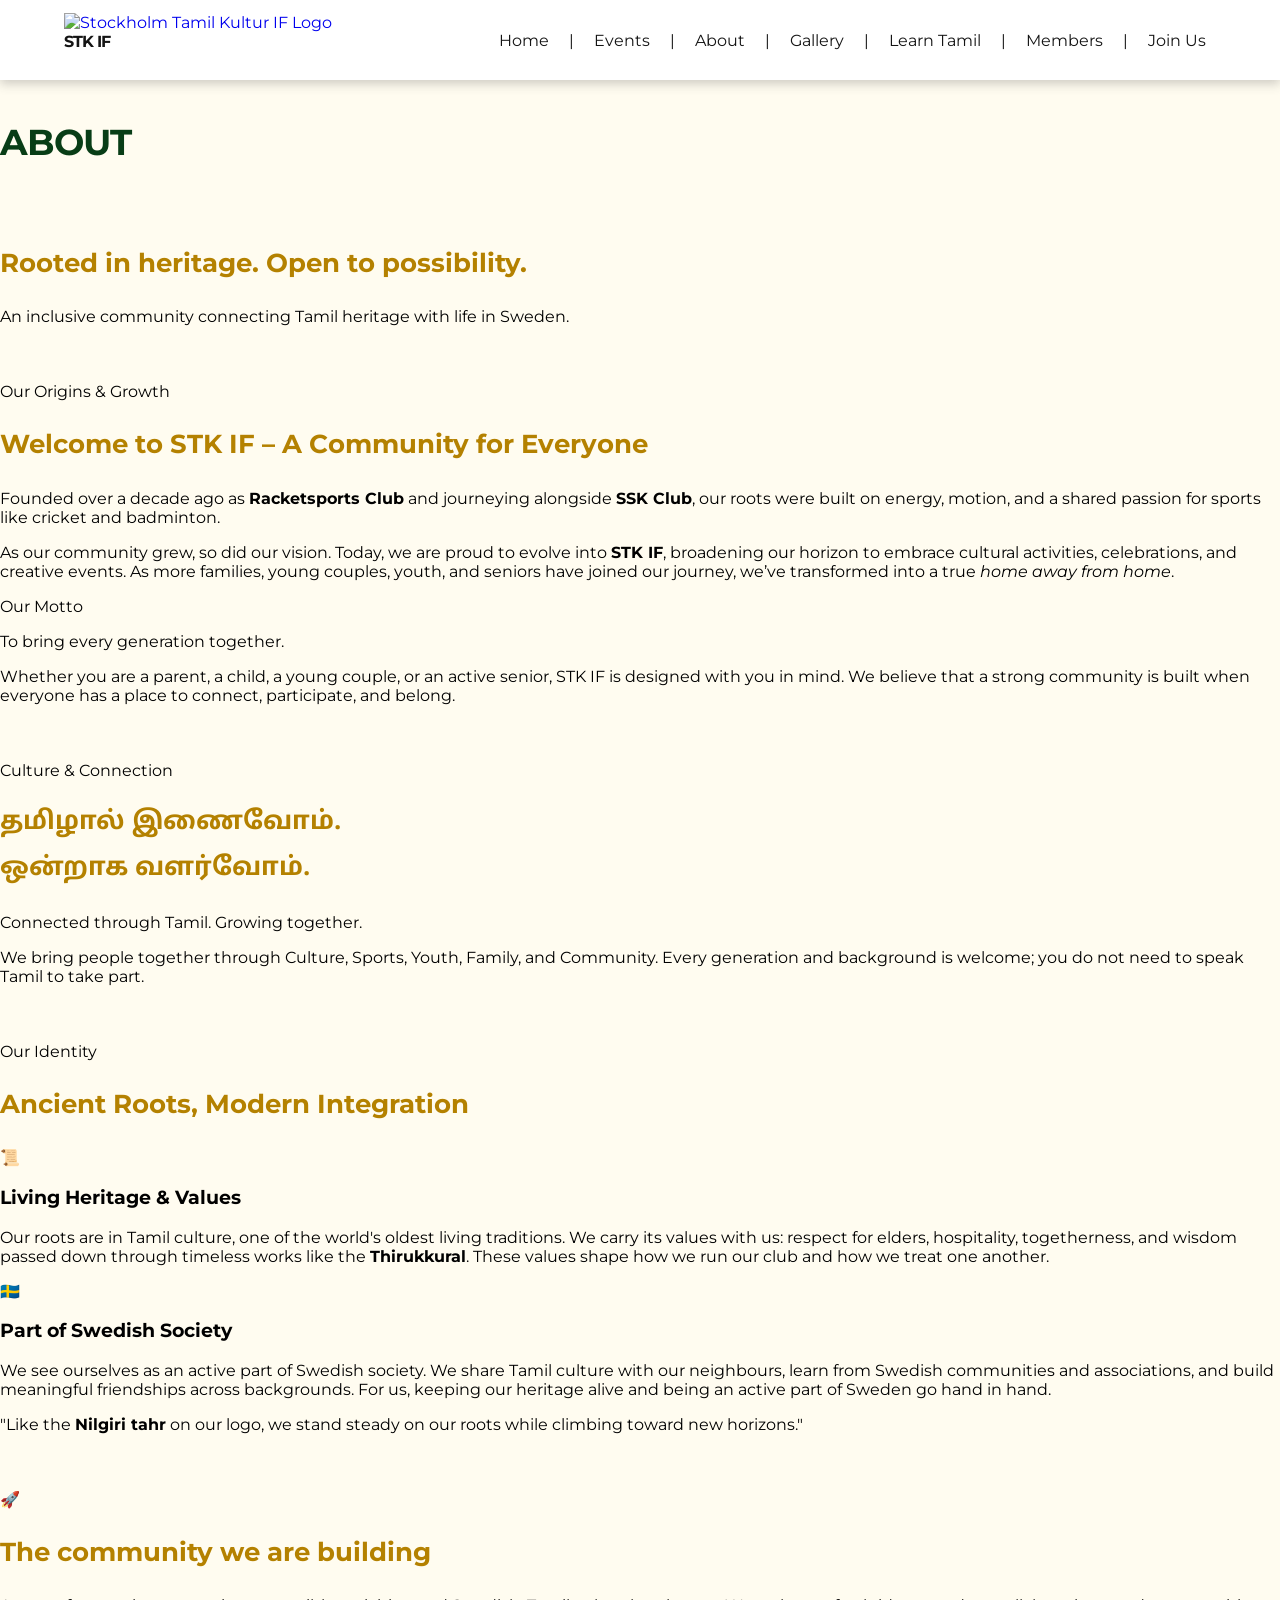
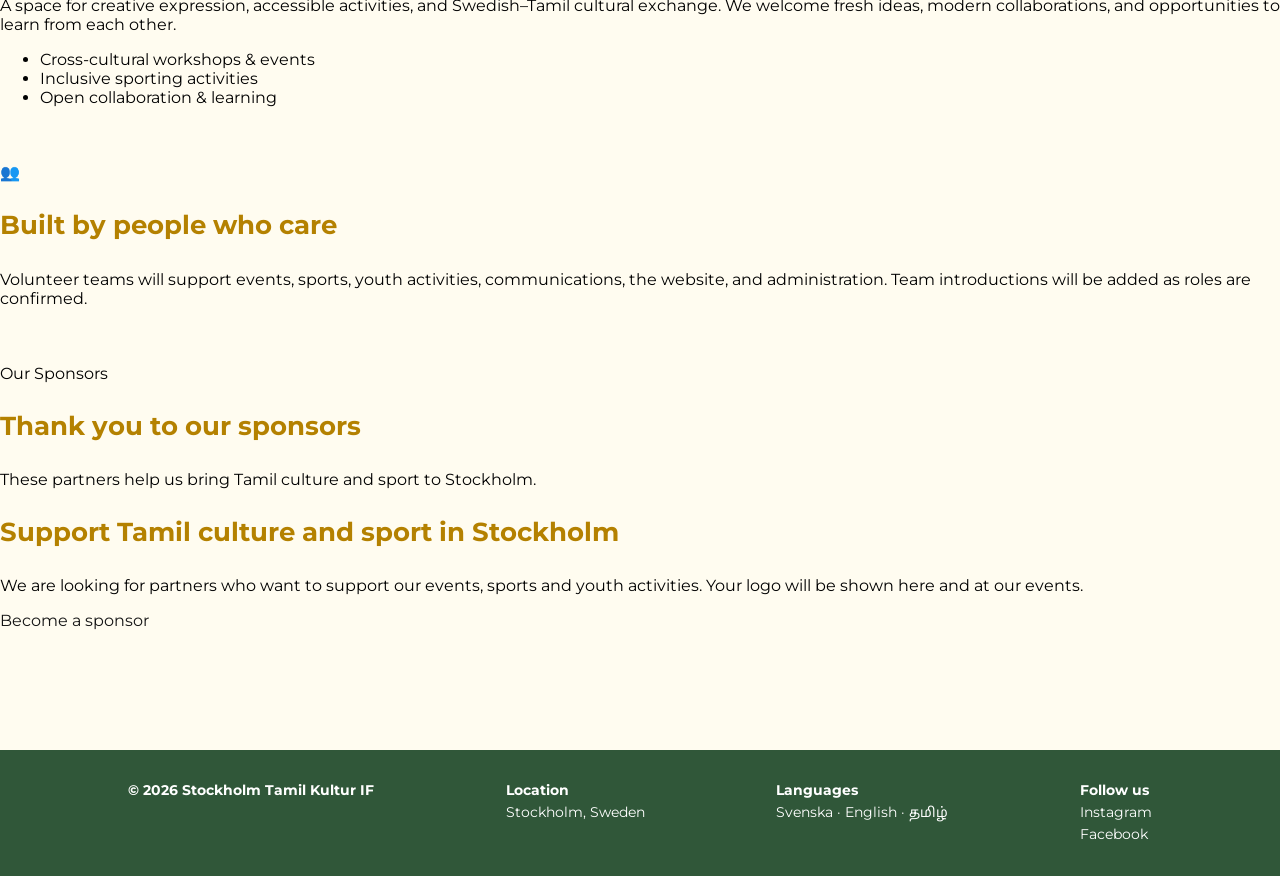
==== about.html @ adbb16b2 "The Climb, phase 1: smoother, lit as one scene, faster to load Motion - The scene eases towards the " ====
<!DOCTYPE html>
<html lang="en">
<head>
    <meta charset="UTF-8">
    <meta name="viewport" content="width=device-width, initial-scale=1.0">
    <title>About us | Stockholm Tamil Kultur &amp; IF</title>
    <meta name="description" content="Stockholm Tamil Kultur &amp; IF is a Tamil cultural and sports club bringing the Tamil community in Stockholm together.">
    <meta property="og:type" content="website">
    <meta property="og:site_name" content="Stockholm Tamil Kultur IF">
    <meta property="og:title" content="About us | Stockholm Tamil Kultur &amp; IF">
    <meta property="og:description" content="Stockholm Tamil Kultur &amp; IF is a Tamil cultural and sports club bringing the Tamil community in Stockholm together.">
    <link rel="canonical" href="https://teamraat.github.io/STK-IF/about.html">
    <meta property="og:url" content="https://teamraat.github.io/STK-IF/about.html">
    <meta property="og:image" content="https://teamraat.github.io/STK-IF/images/og-image.jpg">
    <meta property="og:image:width" content="1200">
    <meta property="og:image:height" content="630">
    <meta name="twitter:card" content="summary_large_image">
    <link rel="stylesheet" href="css/shared-styles.css?v=20261028-1">
    <link rel="stylesheet" href="css/about-styles.css?v=20261028-1">
    <link rel="icon" type="image/png" href="images/favicon.png">
    <link rel="stylesheet" href="css/modern.css?v=20261028-1">
    <link rel="stylesheet" href="css/theme.css?v=20261028-1" id="theme-css">
    <link rel="stylesheet" href="css/mascots.css?v=20261028-1">
    <link rel="stylesheet" href="css/refresh.css?v=20261028-1">
</head>
<body>

<!-- Header-->

    <header>
        <div id="logo">
            <a class="logo-link" href="index.html" aria-label="STK IF home page">
                <img src="images/logo.webp" alt="Stockholm Tamil Kultur IF Logo">
                <h1>STK IF</h1>
            </a>
        </div>
        <ul>
            <li><a href="index.html">Home</a></li>
            <li>|</li>
            <li><a href="events.html">Events</a></li>
            <li>|</li>
            <li><a href="about.html">About</a></li>
            <li>|</li>
            <li><a href="gallery.html">Gallery</a></li>
            <li>|</li>
            <li><a href="learn-tamil.html">Learn Tamil</a></li>
            <li>|</li>
            <li><a href="members.html">Members</a></li>
            <li>|</li>
            <li><a href="joinus.html">Join Us</a></li>
        </ul>
        <img id="hamburguer-buttom" src="images/hamburg.button.svg" alt="Hamburger menu button">

    </header>


    <main id="about-page">
    <section class="about-section">
        <div class="about-content">
           <section class="about-header">
            <h1 id="about-h1">ABOUT</h1>
            </section>
            <h2>Rooted in heritage. Open to possibility.</h2>
            <p class="about-lead">An inclusive community connecting Tamil heritage with life in Sweden.</p>
        </div>
    </section>

    <section id="main-container">

        <section id="history" class="card history-card">
            <div class="card-badge">Our Origins & Growth</div>
            <h2>Welcome to STK IF – A Community for Everyone</h2>
            
            <p class="lead-text">
                Founded over a decade ago as <strong>Racketsports Club</strong> and journeying alongside <strong>SSK Club</strong>, our roots were built on energy, motion, and a shared passion for sports like cricket and badminton.
            </p>
            
            <p>
                As our community grew, so did our vision. Today, we are proud to evolve into <strong>STK IF</strong>, broadening our horizon to embrace cultural activities, celebrations, and creative events. As more families, young couples, youth, and seniors have joined our journey, we’ve transformed into a true <em>home away from home</em>.
            </p>

            <div class="motto-banner">
                <span class="motto-label">Our Motto</span>
                <p class="motto-quote">To bring every generation together.</p>
                <p class="motto-sub">Whether you are a parent, a child, a young couple, or an active senior, STK IF is designed with you in mind. We believe that a strong community is built when everyone has a place to connect, participate, and belong.</p>
            </div>
        </section>

        <section id="motto" class="card motto-card">
            <div class="motto-badge">Culture & Connection</div>
            <h2 class="tamil-text" lang="ta">தமிழால் இணைவோம்.<br>ஒன்றாக வளர்வோம்.</h2>
            <p class="translation">Connected through Tamil. Growing together.</p>
            <p class="description">
                We bring people together through Culture, Sports, Youth, Family, and Community. Every generation and background is welcome; you do not need to speak Tamil to take part.
            </p>
        </section>

        <section id="heritage" class="card heritage-card">
            <div class="card-badge">Our Identity</div>
            <h2>Ancient Roots, Modern Integration</h2>
            
            <div class="heritage-grid">
                <div class="heritage-item">
                    <div class="heritage-icon">📜</div>
                    <h3>Living Heritage & Values</h3>
                    <p>
                        Our roots are in Tamil culture, one of the world's oldest living traditions. We carry its values with us: respect for elders, hospitality, togetherness, and wisdom passed down through timeless works like the <strong>Thirukkural</strong>. These values shape how we run our club and how we treat one another.
                    </p>
                </div>

                <div class="heritage-item">
                    <div class="heritage-icon">🇸🇪</div>
                    <h3>Part of Swedish Society</h3>
                    <p>
                        We see ourselves as an active part of Swedish society. We share Tamil culture with our neighbours, learn from Swedish communities and associations, and build meaningful friendships across backgrounds. For us, keeping our heritage alive and being an active part of Sweden go hand in hand.
                    </p>
                </div>
            </div>

            <div class="emblem-box">
                <span class="emblem-mascot" data-mascot="about-emblem"></span>
                <p class="emblem-quote">
                    "Like the <strong>Nilgiri tahr</strong> on our logo, we stand steady on our roots while climbing toward new horizons."
                </p>
            </div>
        </section>

        <div class="grid-two-col">

            <section class="card">
                <div class="card-icon">🚀</div>
                <h2>The community we are building</h2>
                <p>
                    A space for creative expression, accessible activities, and Swedish–Tamil cultural exchange. We welcome fresh ideas, modern collaborations, and opportunities to learn from each other.
                </p>
                <ul class="feature-list">
                    <li>Cross-cultural workshops & events</li>
                    <li>Inclusive sporting activities</li>
                    <li>Open collaboration & learning</li>
                </ul>
            </section>

            <section class="card">
                <div class="card-icon">👥</div>
                <h2>Built by people who care</h2>
                <p>
                    Volunteer teams will support events, sports, youth activities, communications, the website, and administration. Team introductions will be added as roles are confirmed.
                </p>
            </section>

        </div>

        <!-- Sponsors: the logos come from the "sponsors" folder. See sponsors/README.md to add one. -->
        <section id="sponsors" class="card sponsors-card">
            <div class="card-badge">Our Sponsors</div>
            <div class="sponsors-thanks">
                <h2>Thank you to our sponsors</h2>
                <p>These partners help us bring Tamil culture and sport to Stockholm.</p>
                <div class="sponsor-grid" id="sponsor-grid"></div>
            </div>
            <div class="sponsor-cta">
                <h2 class="sponsor-cta-title">Support Tamil culture and sport in Stockholm</h2>
                <p>We are looking for partners who want to support our events, sports and youth activities. Your logo will be shown here and at our events.</p>
                <a class="button button-primary" data-icon="email" href="mailto:stockholmtamilkultur@gmail.com?subject=Sponsoring%20STK%20IF">Become a sponsor</a>
            </div>
        </section>

    </main>

    <footer id="footer-aboutpage">
        <div id="footer-container">
            <ul id="footer-copyright">
                <li class="footer-heading">© 2026 Stockholm Tamil Kultur IF</li>
            </ul>

            <ul id="footer-info">
                <li class="footer-heading">Location</li>
                <li>Stockholm, Sweden</li>
            </ul>


            <ul>
                <li class="footer-heading">Languages</li>
                <li><span lang="sv"></span>Svenska · English · <span lang="ta">தமிழ்</span></li>
            </ul>
            <ul id="footer-social">
                <li class="footer-heading">Follow us</li>
                <li><a href="https://www.instagram.com/sskvibessweden" target="_blank" rel="noopener" data-icon="instagram">Instagram</a></li>
                <li><a href="https://www.facebook.com/StockholmSuperKings" target="_blank" rel="noopener" data-icon="facebook">Facebook</a></li>
            </ul>
        </div>

    </footer>
    <script src="sponsors/sponsors-list.js?v=20261028-1"></script>
    <script src="js/sponsors.js?v=20261028-1"></script>
    <script src="lang/languages.js?v=20261028-1"></script>
    <script src="js/i18n.js?v=20261028-1"></script>
    <script src="mascots/mascot-list.js?v=20261028-1"></script>
    <script src="js/site.js?v=20261028-1"></script>
</body>
</html>
---- css/shared-styles.css ----
/* Font files
   Compressed WOFF2 copies that keep only the letters the site uses (English, Swedish
   and other Latin letters; Tamil). Made from the .ttf originals in the fonts folder.
   The weight range lets headings use the font's real bold instead of a faked one. */

@font-face {
    font-family: 'Montserrat';
    src: url("../fonts/Montserrat-Variable-latin.woff2") format("woff2");
    font-style: normal;
    font-weight: 100 900;
    font-display: swap;
}

@font-face {
    font-family: 'Montserrat';
    src: url("../fonts/Montserrat-Italic-Variable-latin.woff2") format("woff2");
    font-style: italic;
    font-weight: 100 900;
    font-display: swap;
}

@font-face {
    font-family: 'Noto Sans Tamil';
    src: url("../fonts/NotoSansTamil-Variable-tamil.woff2") format("woff2");
    font-weight: 100 900;
    font-display: swap;
}

/* Full Page Styles */

body {
    margin: 0;
    font-family: 'Montserrat', Arial, Helvetica, sans-serif;
    font-size: clamp(13px, 2vw, 16px);
    background-color: #fffcf0;
    min-height: 100vh;
    display: flex;
    flex-direction: column;
}

section {
    padding-bottom: 40px;
}


main {
    margin: 0;
    margin-top: 120px;
    flex: 1;
}

/* Text styles */

h1 {
    font-size: clamp(28px, 5vw, 36px);
    font-weight: 700;
    color: #083D16;
    margin: 0;
    margin-bottom: 16px;
    letter-spacing: -1px;
    text-transform: uppercase;
}

h2 {
    color: rgb(180, 129, 0);;
    font-size: clamp(20px, 2vw, 40px);
    line-height: 1.8;
    font-weight: 700;
    margin-top: 20px;
}

:lang(ta) {
    font-family: 'Noto Sans Tamil', sans-serif;
}

a {
    text-decoration: none;
}

main a {
    color: #141414;
}

/* Header */

header {
    position: fixed;
    top: 0;
    left: 0;
    padding: 0px 5%;
    margin: 0;
    max-height: 100px;
    min-height: 80px;
    background: #fff;
    box-shadow: 0px 4px 10px #41414140;
    display: flex;
    align-items: center;
    justify-content: space-between;
    width: 100vw;
    box-sizing: border-box;
    z-index: 2;
}

    header #logo {
        display: flex;
        align-items: center;
        gap: 12px;
        height: 100%;
    }

        header #logo img {
            height: 50px;
            width: auto;
        }

    header h1 {
        font-size: 1rem;
        font-weight: 700;
        color: #141414;
    }

        header h1 span {
        font-weight: 400;
        }

    header ul {
        list-style-type: none;
        margin: 0;
        padding: 0;
    }

    header ul li {
        float: left;
        display: block;
        color: #141414;
        font-size: 1rem;
        text-align: center;
        padding: 10px;
    }

    header ul li a {
        color: #141414;
        text-decoration: none;
    }

        header ul li a:hover {
        color: #FFBF00;
        text-decoration: none;
    }

#hamburguer-buttom{
        display: none;
        height: auto;
        cursor: pointer;

    }
    

    /* Footer */

footer {
    bottom: 0;
    padding: 30px 10%;
    margin: 0;
    margin-top: 40px;
    height: fit-content;
    background: #305739;
}

    div#footer-container {
        display: flex;
        justify-content: space-between;
        column-gap: 10px;
        box-sizing: border-box;
    }

    footer a {
        color: #FFF;
    }

    footer a:hover {
        color:#ffd453;
    }

    footer ul {
        list-style-type: none;
        margin: 0;
        padding: 0;
        text-align: left;
    }

    footer ul li {
        text-align: left;
        display: block;
        color: #FFF;
        font-size: 0.85rem;
        line-height: 1.6;
    }

        li.footer-heading {
            font-weight: 700;
        }
    

/* Media Queries */

/* Less than or equal to 800px */
@media (width <= 800px) {

body {
    font-size: clamp(5px, 5vw, 12px);
}

/* Header */

header {
    padding: 10px 20px;
    height: 70px;
    position: fixed;
    top: 0;
    left: 0;
    width: 100%;
    box-sizing: border-box;
}

header #logo {
    height: 50px;
}

header ul {
    display: none !important;
}

header h1 {
    display: none;
}

#hamburguer-buttom {
    display: block !important;
    position: absolute;
    right: 20px;
    top: 50%;
    transform: translateY(-50%);
    width: 25px !important;
    height: auto !important;
    max-width: 25px !important;
    margin: 0 !important;
    }
}


/* Less than or equal to 600px */
@media (max-width: 600px) {

        header ul li {
        font-size: 0.6rem;
        display: none;
    }

    #hamburguer-buttom{
        display: block;
        
    }

/* Footer */
    #footer-container {
        flex-direction: column;
        align-items: center;
        text-align: center;
    }

    footer ul li {
        text-align: center;
    }

    footer ul {
        text-align: center;
    }

}
---- css/theme.css ----
/* ==========================================================
   CHOOSE THE WEBSITE THEME HERE (change one line)
   Available themes in css/themes/:
     golden-peak.css   colours from the STK IF logo: gold, black, stone grey (default)
     sunrise.css       soft dawn blush, coral and gold
     nilgiri-mist.css  misty green Nilgiri hills with golden sun
     twilight.css      dark evening sky, plum and lamp-gold
   Tip: preview any theme without changing files by adding
   ?theme=sunrise (or nilgiri-mist, twilight) to the page address.
   ========================================================== */

@import url("themes/golden-peak.css?v=20261028-1");
@import url("theme-base.css?v=20261028-1");
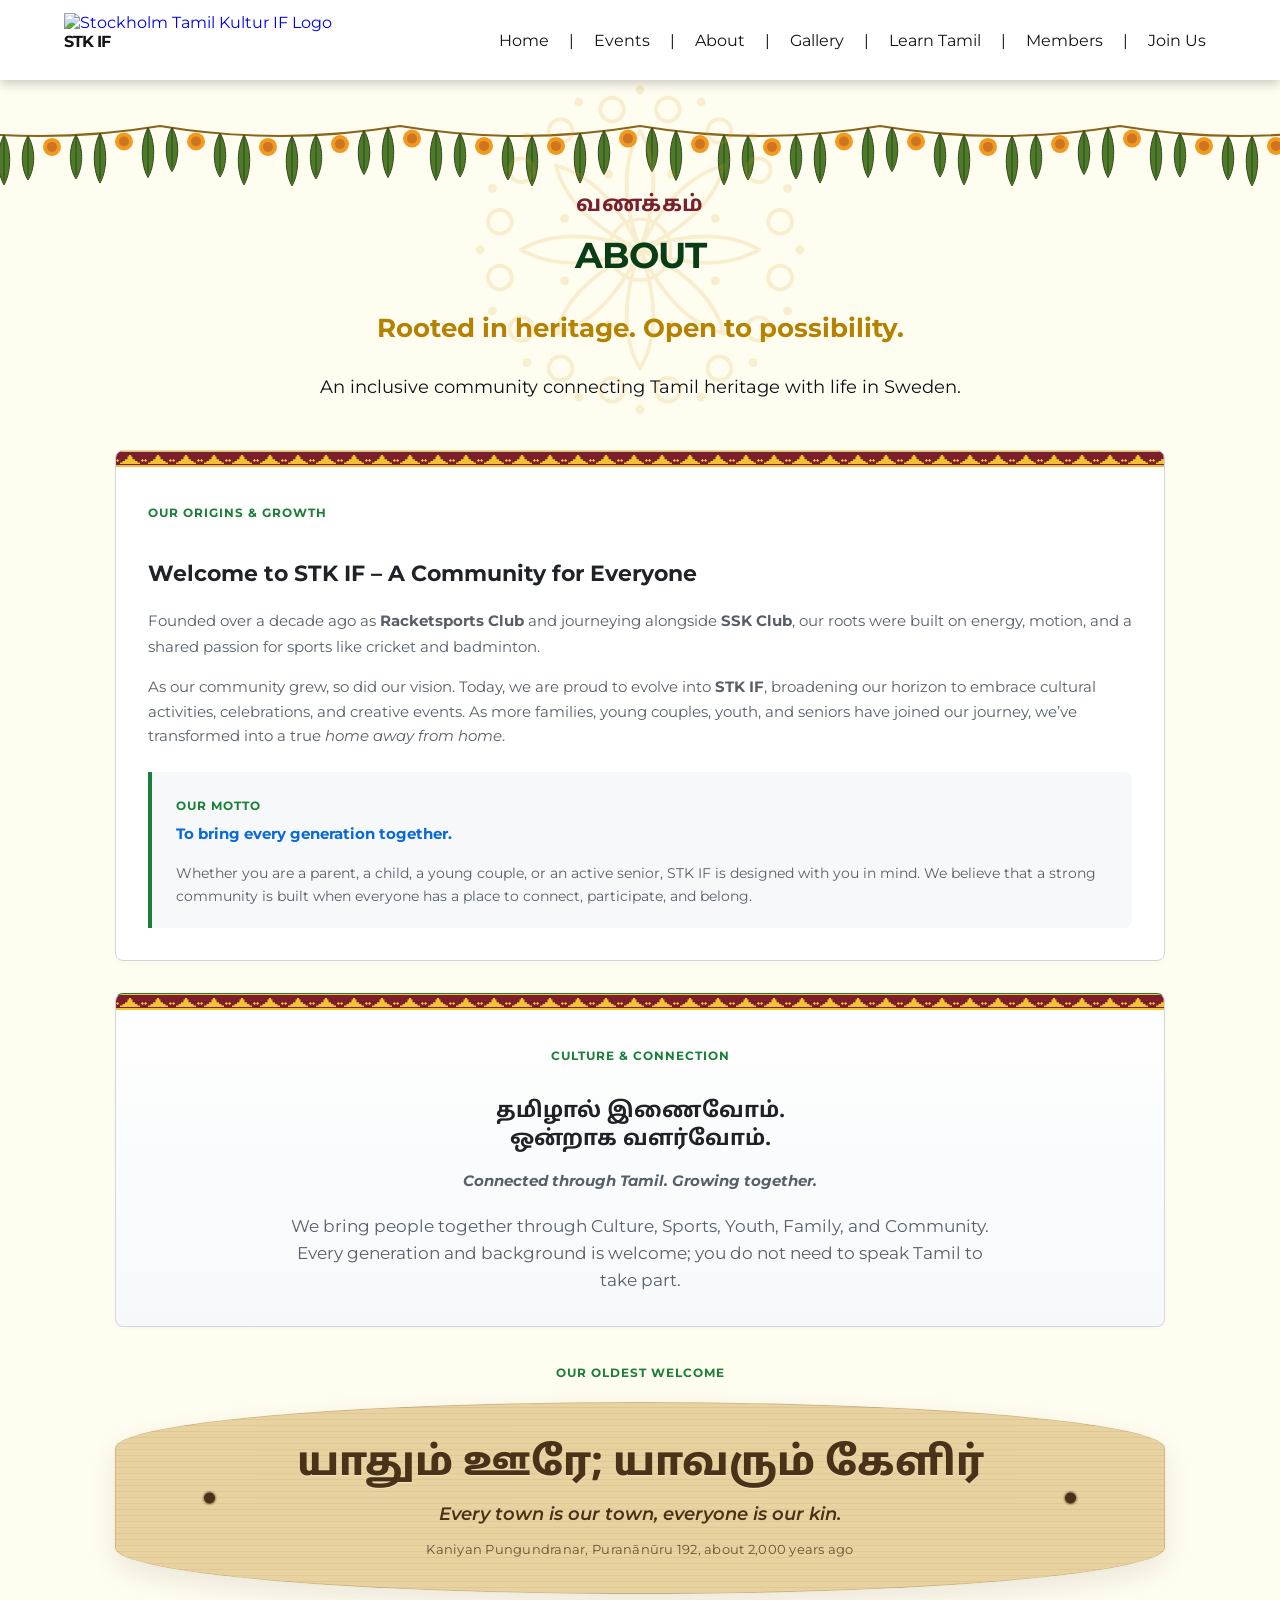
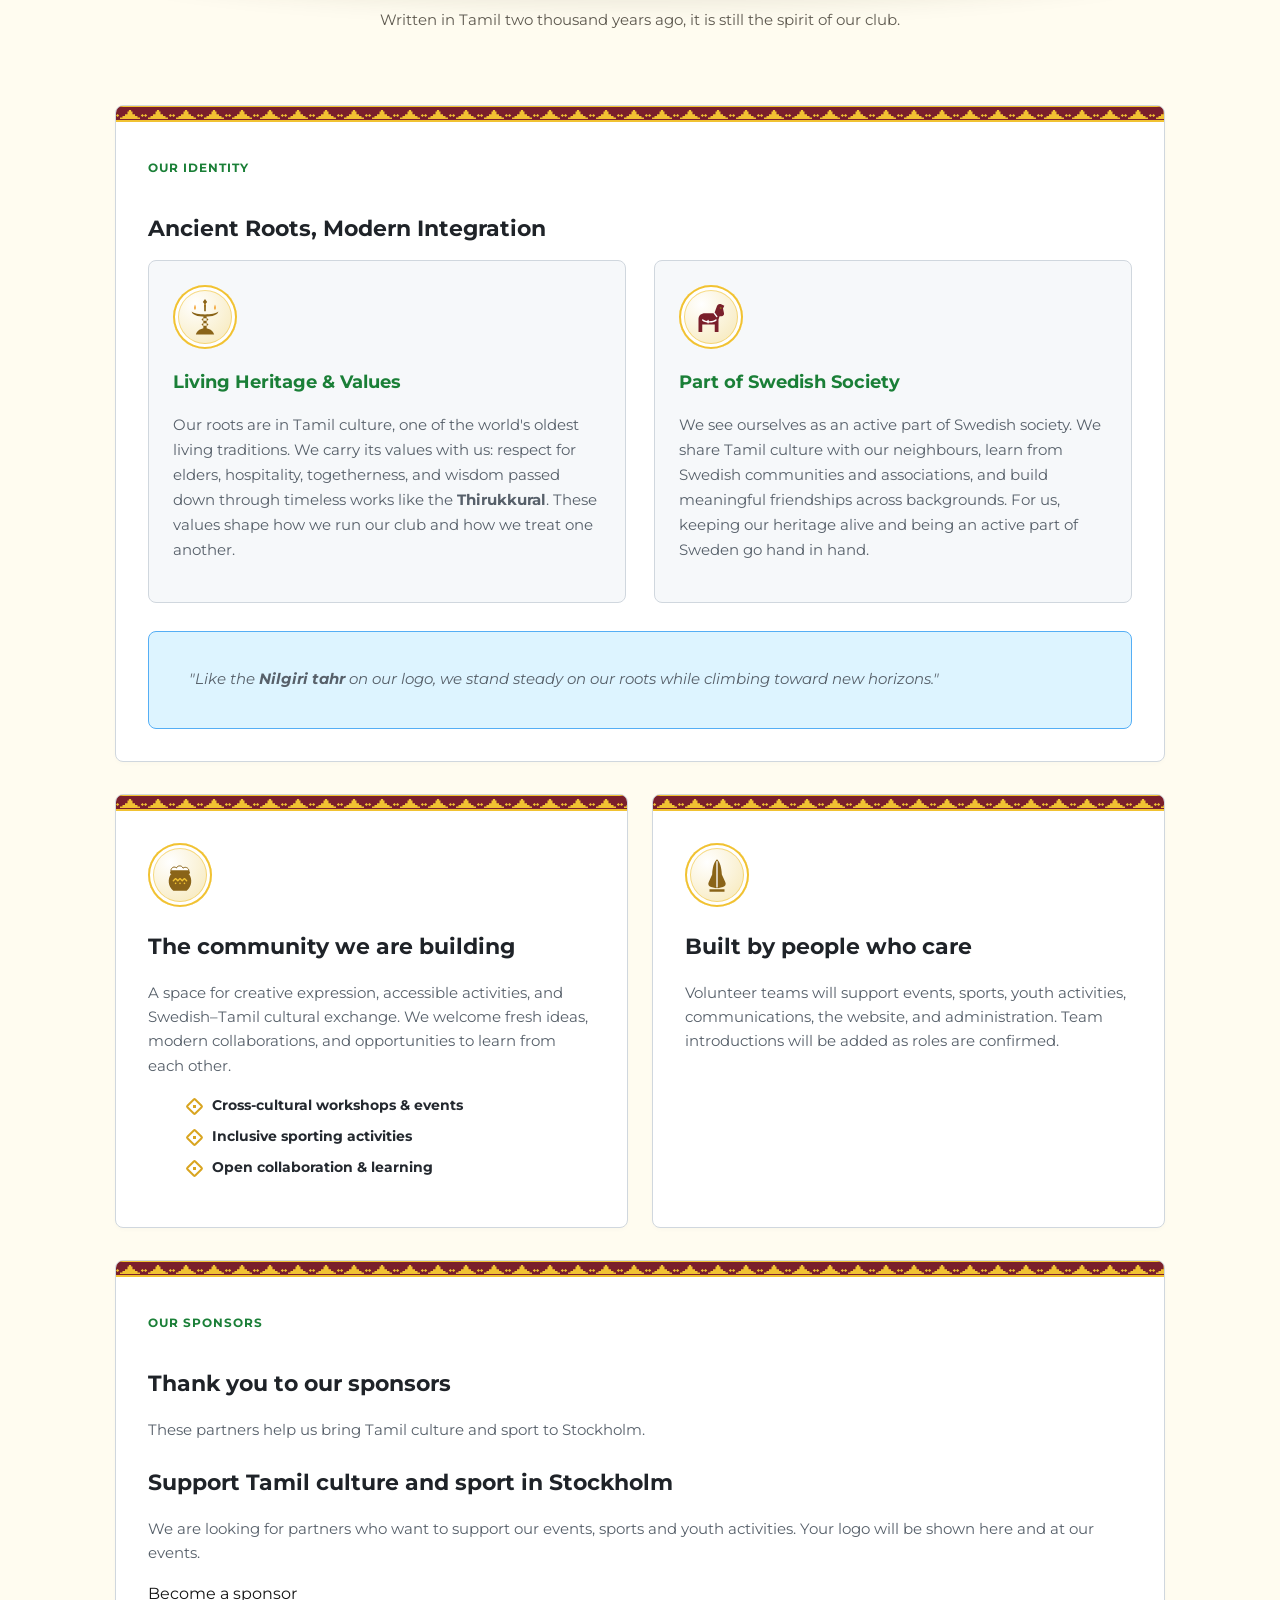
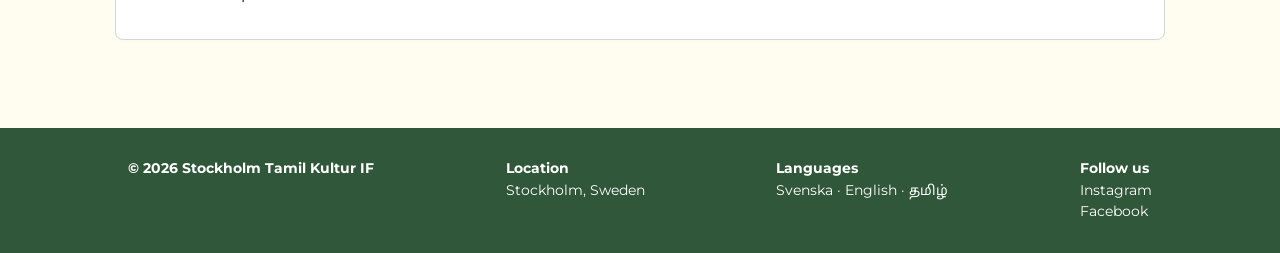
==== commit b7493dd2: "About: Tamil touches - thoranam, kolam, zari border, palm-leaf verse - A mango-leaf and marigold tho" ====
--- a/about.html
+++ b/about.html
@@ -15,13 +15,13 @@
     <meta property="og:image:width" content="1200">
     <meta property="og:image:height" content="630">
     <meta name="twitter:card" content="summary_large_image">
-    <link rel="stylesheet" href="css/shared-styles.css?v=20261028-1">
-    <link rel="stylesheet" href="css/about-styles.css?v=20261028-1">
+    <link rel="stylesheet" href="css/shared-styles.css?v=20261028-6">
+    <link rel="stylesheet" href="css/about-styles.css?v=20261028-6">
     <link rel="icon" type="image/png" href="images/favicon.png">
-    <link rel="stylesheet" href="css/modern.css?v=20261028-1">
-    <link rel="stylesheet" href="css/theme.css?v=20261028-1" id="theme-css">
-    <link rel="stylesheet" href="css/mascots.css?v=20261028-1">
-    <link rel="stylesheet" href="css/refresh.css?v=20261028-1">
+    <link rel="stylesheet" href="css/modern.css?v=20261028-6">
+    <link rel="stylesheet" href="css/theme.css?v=20261028-6" id="theme-css">
+    <link rel="stylesheet" href="css/mascots.css?v=20261028-6">
+    <link rel="stylesheet" href="css/refresh.css?v=20261028-6">
 </head>
 <body>
 
@@ -56,8 +56,13 @@
 
     <main id="about-page">
     <section class="about-section">
+        <!-- Thoranam: a garland of mango leaves and marigolds, hung over Tamil doorways to welcome guests -->
+        <svg class="thoranam" viewBox="0 0 1440 70" preserveAspectRatio="xMidYMin slice" aria-hidden="true" focusable="false"><path class="thoranam-cord" d="M0 14 Q120 34 240 14 Q360 34 480 14 Q600 34 720 14 Q840 34 960 14 Q1080 34 1200 14 Q1320 34 1440 14"/><path class="leaf" d="M12 15.6 C3 31 6 50.8 12 59.6 C18 50.8 21 31 12 15.6 Z M12 17.6 V55.6"/><path class="leaf" d="M36 18.5 C27 36 30 58.5 36 68.5 C42 58.5 45 36 36 18.5 Z M36 20.5 V64.5"/><path class="leaf" d="M84 22.9 C75 40.4 78 62.9 84 72.9 C90 62.9 93 40.4 84 22.9 Z M84 24.9 V68.9"/><path class="leaf" d="M108 23.9 C99 39.3 102 59.1 108 67.9 C114 59.1 117 39.3 108 23.9 Z M108 25.9 V63.9"/><path class="leaf" d="M156 22.9 C147 38.3 150 58.1 156 66.9 C162 58.1 165 38.3 156 22.9 Z M156 24.9 V62.9"/><path class="leaf" d="M180 21.1 C171 38.6 174 61.1 180 71.1 C186 61.1 189 38.6 180 21.1 Z M180 23.1 V67.1"/><path class="leaf" d="M228 15.6 C219 33.1 222 55.6 228 65.6 C234 55.6 237 33.1 228 15.6 Z M228 17.6 V61.6"/><path class="leaf" d="M252 15.6 C243 31 246 50.8 252 59.6 C258 50.8 261 31 252 15.6 Z M252 17.6 V55.6"/><path class="leaf" d="M300 21.1 C291 36.5 294 56.3 300 65.1 C306 56.3 309 36.5 300 21.1 Z M300 23.1 V61.1"/><path class="leaf" d="M324 22.9 C315 40.4 318 62.9 324 72.9 C330 62.9 333 40.4 324 22.9 Z M324 24.9 V68.9"/><path class="leaf" d="M372 23.9 C363 41.4 366 63.9 372 73.9 C378 63.9 381 41.4 372 23.9 Z M372 25.9 V69.9"/><path class="leaf" d="M396 22.9 C387 38.3 390 58.1 396 66.9 C402 58.1 405 38.3 396 22.9 Z M396 24.9 V62.9"/><path class="leaf" d="M444 18.5 C435 33.9 438 53.7 444 62.5 C450 53.7 453 33.9 444 18.5 Z M444 20.5 V58.5"/><path class="leaf" d="M468 15.6 C459 33.1 462 55.6 468 65.6 C474 55.6 477 33.1 468 15.6 Z M468 17.6 V61.6"/><path class="leaf" d="M516 18.5 C507 36 510 58.5 516 68.5 C522 58.5 525 36 516 18.5 Z M516 20.5 V64.5"/><path class="leaf" d="M540 21.1 C531 36.5 534 56.3 540 65.1 C546 56.3 549 36.5 540 21.1 Z M540 23.1 V61.1"/><path class="leaf" d="M588 23.9 C579 39.3 582 59.1 588 67.9 C594 59.1 597 39.3 588 23.9 Z M588 25.9 V63.9"/><path class="leaf" d="M612 23.9 C603 41.4 606 63.9 612 73.9 C618 63.9 621 41.4 612 23.9 Z M612 25.9 V69.9"/><path class="leaf" d="M660 21.1 C651 38.6 654 61.1 660 71.1 C666 61.1 669 38.6 660 21.1 Z M660 23.1 V67.1"/><path class="leaf" d="M684 18.5 C675 33.9 678 53.7 684 62.5 C690 53.7 693 33.9 684 18.5 Z M684 20.5 V58.5"/><path class="leaf" d="M732 15.6 C723 31 726 50.8 732 59.6 C738 50.8 741 31 732 15.6 Z M732 17.6 V55.6"/><path class="leaf" d="M756 18.5 C747 36 750 58.5 756 68.5 C762 58.5 765 36 756 18.5 Z M756 20.5 V64.5"/><path class="leaf" d="M804 22.9 C795 40.4 798 62.9 804 72.9 C810 62.9 813 40.4 804 22.9 Z M804 24.9 V68.9"/><path class="leaf" d="M828 23.9 C819 39.3 822 59.1 828 67.9 C834 59.1 837 39.3 828 23.9 Z M828 25.9 V63.9"/><path class="leaf" d="M876 22.9 C867 38.3 870 58.1 876 66.9 C882 58.1 885 38.3 876 22.9 Z M876 24.9 V62.9"/><path class="leaf" d="M900 21.1 C891 38.6 894 61.1 900 71.1 C906 61.1 909 38.6 900 21.1 Z M900 23.1 V67.1"/><path class="leaf" d="M948 15.6 C939 33.1 942 55.6 948 65.6 C954 55.6 957 33.1 948 15.6 Z M948 17.6 V61.6"/><path class="leaf" d="M972 15.6 C963 31 966 50.8 972 59.6 C978 50.8 981 31 972 15.6 Z M972 17.6 V55.6"/><path class="leaf" d="M1020 21.1 C1011 36.5 1014 56.3 1020 65.1 C1026 56.3 1029 36.5 1020 21.1 Z M1020 23.1 V61.1"/><path class="leaf" d="M1044 22.9 C1035 40.4 1038 62.9 1044 72.9 C1050 62.9 1053 40.4 1044 22.9 Z M1044 24.9 V68.9"/><path class="leaf" d="M1092 23.9 C1083 41.4 1086 63.9 1092 73.9 C1098 63.9 1101 41.4 1092 23.9 Z M1092 25.9 V69.9"/><path class="leaf" d="M1116 22.9 C1107 38.3 1110 58.1 1116 66.9 C1122 58.1 1125 38.3 1116 22.9 Z M1116 24.9 V62.9"/><path class="leaf" d="M1164 18.5 C1155 33.9 1158 53.7 1164 62.5 C1170 53.7 1173 33.9 1164 18.5 Z M1164 20.5 V58.5"/><path class="leaf" d="M1188 15.6 C1179 33.1 1182 55.6 1188 65.6 C1194 55.6 1197 33.1 1188 15.6 Z M1188 17.6 V61.6"/><path class="leaf" d="M1236 18.5 C1227 36 1230 58.5 1236 68.5 C1242 58.5 1245 36 1236 18.5 Z M1236 20.5 V64.5"/><path class="leaf" d="M1260 21.1 C1251 36.5 1254 56.3 1260 65.1 C1266 56.3 1269 36.5 1260 21.1 Z M1260 23.1 V61.1"/><path class="leaf" d="M1308 23.9 C1299 39.3 1302 59.1 1308 67.9 C1314 59.1 1317 39.3 1308 23.9 Z M1308 25.9 V63.9"/><path class="leaf" d="M1332 23.9 C1323 41.4 1326 63.9 1332 73.9 C1338 63.9 1341 41.4 1332 23.9 Z M1332 25.9 V69.9"/><path class="leaf" d="M1380 21.1 C1371 38.6 1374 61.1 1380 71.1 C1386 61.1 1389 38.6 1380 21.1 Z M1380 23.1 V67.1"/><path class="leaf" d="M1404 18.5 C1395 33.9 1398 53.7 1404 62.5 C1410 53.7 1413 33.9 1404 18.5 Z M1404 20.5 V58.5"/><g class="marigold" transform="translate(60 32.1)"><circle r="9"/><circle class="marigold-in" r="5"/></g><g class="marigold" transform="translate(132 34.9)"><circle r="9"/><circle class="marigold-in" r="5"/></g><g class="marigold" transform="translate(204 29.5)"><circle r="9"/><circle class="marigold-in" r="5"/></g><g class="marigold" transform="translate(276 29.5)"><circle r="9"/><circle class="marigold-in" r="5"/></g><g class="marigold" transform="translate(348 34.9)"><circle r="9"/><circle class="marigold-in" r="5"/></g><g class="marigold" transform="translate(420 32.1)"><circle r="9"/><circle class="marigold-in" r="5"/></g><g class="marigold" transform="translate(492 26.6)"><circle r="9"/><circle class="marigold-in" r="5"/></g><g class="marigold" transform="translate(564 33.9)"><circle r="9"/><circle class="marigold-in" r="5"/></g><g class="marigold" transform="translate(636 33.9)"><circle r="9"/><circle class="marigold-in" r="5"/></g><g class="marigold" transform="translate(708 26.6)"><circle r="9"/><circle class="marigold-in" r="5"/></g><g class="marigold" transform="translate(780 32.1)"><circle r="9"/><circle class="marigold-in" r="5"/></g><g class="marigold" transform="translate(852 34.9)"><circle r="9"/><circle class="marigold-in" r="5"/></g><g class="marigold" transform="translate(924 29.5)"><circle r="9"/><circle class="marigold-in" r="5"/></g><g class="marigold" transform="translate(996 29.5)"><circle r="9"/><circle class="marigold-in" r="5"/></g><g class="marigold" transform="translate(1068 34.9)"><circle r="9"/><circle class="marigold-in" r="5"/></g><g class="marigold" transform="translate(1140 32.1)"><circle r="9"/><circle class="marigold-in" r="5"/></g><g class="marigold" transform="translate(1212 26.6)"><circle r="9"/><circle class="marigold-in" r="5"/></g><g class="marigold" transform="translate(1284 33.9)"><circle r="9"/><circle class="marigold-in" r="5"/></g><g class="marigold" transform="translate(1356 33.9)"><circle r="9"/><circle class="marigold-in" r="5"/></g><g class="marigold" transform="translate(1428 26.6)"><circle r="9"/><circle class="marigold-in" r="5"/></g></svg>
         <div class="about-content">
            <section class="about-header">
+            <!-- Kolam: the rice-flour pattern drawn at Tamil doorsteps each morning -->
+            <svg class="kolam kolam--hero" viewBox="0 0 200 200" aria-hidden="true" focusable="false"><path class="kolam-line" d="M100 100 Q143.1 84.3 170 100 Q143.1 115.7 100 100 M100 100 Q141.5 119.4 149.5 149.5 Q119.4 141.5 100 100 M100 100 Q115.7 143.1 100 170 Q84.3 143.1 100 100 M100 100 Q80.6 141.5 50.5 149.5 Q58.5 119.4 100 100 M100 100 Q56.9 115.7 30 100 Q56.9 84.3 100 100 M100 100 Q58.5 80.6 50.5 50.5 Q80.6 58.5 100 100 M100 100 Q84.3 56.9 100 30 Q115.7 56.9 100 100 M100 100 Q119.4 58.5 149.5 50.5 Q141.5 80.6 100 100 M189.4 116.4 a7 7 0 1 0 -14 0 a7 7 0 1 0 14 0 M176.8 146.7 a7 7 0 1 0 -14 0 a7 7 0 1 0 14 0 M153.7 169.8 a7 7 0 1 0 -14 0 a7 7 0 1 0 14 0 M123.4 182.4 a7 7 0 1 0 -14 0 a7 7 0 1 0 14 0 M90.6 182.4 a7 7 0 1 0 -14 0 a7 7 0 1 0 14 0 M60.3 169.8 a7 7 0 1 0 -14 0 a7 7 0 1 0 14 0 M37.2 146.7 a7 7 0 1 0 -14 0 a7 7 0 1 0 14 0 M24.6 116.4 a7 7 0 1 0 -14 0 a7 7 0 1 0 14 0 M24.6 83.6 a7 7 0 1 0 -14 0 a7 7 0 1 0 14 0 M37.2 53.3 a7 7 0 1 0 -14 0 a7 7 0 1 0 14 0 M60.3 30.2 a7 7 0 1 0 -14 0 a7 7 0 1 0 14 0 M90.6 17.6 a7 7 0 1 0 -14 0 a7 7 0 1 0 14 0 M123.4 17.6 a7 7 0 1 0 -14 0 a7 7 0 1 0 14 0 M153.7 30.2 a7 7 0 1 0 -14 0 a7 7 0 1 0 14 0 M176.8 53.3 a7 7 0 1 0 -14 0 a7 7 0 1 0 14 0 M189.4 83.6 a7 7 0 1 0 -14 0 a7 7 0 1 0 14 0"/><circle class="kolam-ring" cx="100" cy="100" r="18"/><circle class="kolam-dot" cx="144.3" cy="118.4" r="2.6"/><circle class="kolam-dot" cx="118.4" cy="144.3" r="2.6"/><circle class="kolam-dot" cx="81.6" cy="144.3" r="2.6"/><circle class="kolam-dot" cx="55.7" cy="118.4" r="2.6"/><circle class="kolam-dot" cx="55.7" cy="81.6" r="2.6"/><circle class="kolam-dot" cx="81.6" cy="55.7" r="2.6"/><circle class="kolam-dot" cx="118.4" cy="55.7" r="2.6"/><circle class="kolam-dot" cx="144.3" cy="81.6" r="2.6"/><circle class="kolam-dot" cx="194" cy="100" r="2.6"/><circle class="kolam-dot" cx="186.8" cy="136" r="2.6"/><circle class="kolam-dot" cx="166.5" cy="166.5" r="2.6"/><circle class="kolam-dot" cx="136" cy="186.8" r="2.6"/><circle class="kolam-dot" cx="100" cy="194" r="2.6"/><circle class="kolam-dot" cx="64" cy="186.8" r="2.6"/><circle class="kolam-dot" cx="33.5" cy="166.5" r="2.6"/><circle class="kolam-dot" cx="13.2" cy="136" r="2.6"/><circle class="kolam-dot" cx="6" cy="100" r="2.6"/><circle class="kolam-dot" cx="13.2" cy="64" r="2.6"/><circle class="kolam-dot" cx="33.5" cy="33.5" r="2.6"/><circle class="kolam-dot" cx="64" cy="13.2" r="2.6"/><circle class="kolam-dot" cx="100" cy="6" r="2.6"/><circle class="kolam-dot" cx="136" cy="13.2" r="2.6"/><circle class="kolam-dot" cx="166.5" cy="33.5" r="2.6"/><circle class="kolam-dot" cx="186.8" cy="64" r="2.6"/><circle class="kolam-dot" cx="100" cy="100" r="2.6"/></svg>
+            <p class="about-vanakkam" lang="ta" data-no-translate>வணக்கம்</p>
             <h1 id="about-h1">ABOUT</h1>
             </section>
             <h2>Rooted in heritage. Open to possibility.</h2>
@@ -95,13 +100,26 @@
             </p>
         </section>
 
+        <!-- Olai chuvadi: a palm-leaf manuscript, the way Tamil poems were written down for centuries -->
+        <section id="kin" class="olai-section" aria-labelledby="olai-title">
+            <div class="card-badge" id="olai-title">Our oldest welcome</div>
+            <figure class="olai">
+                <blockquote>
+                    <p class="olai-tamil" lang="ta" data-no-translate>யாதும் ஊரே; யாவரும் கேளிர்</p>
+                    <p class="olai-english">Every town is our town, everyone is our kin.</p>
+                </blockquote>
+                <figcaption>Kaniyan Pungundranar, Puranānūru 192, about 2,000 years ago</figcaption>
+            </figure>
+            <p class="olai-note">Written in Tamil two thousand years ago, it is still the spirit of our club.</p>
+        </section>
+
         <section id="heritage" class="card heritage-card">
             <div class="card-badge">Our Identity</div>
             <h2>Ancient Roots, Modern Integration</h2>
             
             <div class="heritage-grid">
                 <div class="heritage-item">
-                    <div class="heritage-icon">📜</div>
+                    <div class="heritage-icon"><svg class="about-icon" viewBox="0 0 48 48" aria-hidden="true" focusable="false"><path class="icon-flame" d="M12 15.5c-2-2.6-.3-5 0-6.6.4 1.6 2 4 0 6.6zM24 13c-2-2.6-.3-5 0-6.6.4 1.6 2 4 0 6.6zM36 15.5c-2-2.6-.3-5 0-6.6.4 1.6 2 4 0 6.6z"/><path class="icon-brass" d="M24 2.5l2.6 3.4L24 9l-2.6-3.1zM23 9h2v8h-2zM8 17.5c5 4.6 27 4.6 32 0-.6 4-6.6 6.2-16 6.2s-15.4-2.2-16-6.2zM22 23.5h4v14h-4zM20 27a4 1.6 0 1 0 8 0 4 1.6 0 1 0-8 0zM20 33a4 1.6 0 1 0 8 0 4 1.6 0 1 0-8 0zM13 45c1.5-5 6-7.6 11-7.6s9.5 2.6 11 7.6z"/></svg></div>
                     <h3>Living Heritage & Values</h3>
                     <p>
                         Our roots are in Tamil culture, one of the world's oldest living traditions. We carry its values with us: respect for elders, hospitality, togetherness, and wisdom passed down through timeless works like the <strong>Thirukkural</strong>. These values shape how we run our club and how we treat one another.
@@ -109,7 +127,7 @@
                 </div>
 
                 <div class="heritage-item">
-                    <div class="heritage-icon">🇸🇪</div>
+                    <div class="heritage-icon"><svg class="about-icon" viewBox="0 0 48 48" aria-hidden="true" focusable="false"><path class="icon-silk" d="M9 42V27c0-5 3-7.5 8-7.5h11l3.2-8.6c.8-2.2 3-3.2 5-2.2l3.8 1.8-1.6 3.4 1.2 5.6c.4 2-1 3.5-3 3.5h-2.3L33 27v15h-4.5v-9h-15v9z"/><path class="icon-brass-line" d="M14 27.5c3 3 13 3 16 0M28 19.5l3 4M20.5 31v-3"/><circle class="icon-brass" cx="35.6" cy="13.2" r="1.2"/></svg></div>
                     <h3>Part of Swedish Society</h3>
                     <p>
                         We see ourselves as an active part of Swedish society. We share Tamil culture with our neighbours, learn from Swedish communities and associations, and build meaningful friendships across backgrounds. For us, keeping our heritage alive and being an active part of Sweden go hand in hand.
@@ -128,7 +146,7 @@
         <div class="grid-two-col">
 
             <section class="card">
-                <div class="card-icon">🚀</div>
+                <div class="card-icon"><svg class="about-icon" viewBox="0 0 48 48" aria-hidden="true" focusable="false"><path class="icon-foam" d="M13 19c.3-4.6 4.8-5.6 6.6-3.4 1.4-3.2 6.6-3.6 8 .2 2.4-2.2 6.8-.6 7.2 3.2z"/><path class="icon-brass" d="M14 19h20a2 2 0 0 1 0 4H14a2 2 0 0 1 0-4zM13 23h22c4 6 3.4 14.6-3 20H16c-6.4-5.4-7-14-3-20z"/><path class="icon-kolam-line" d="M16 31l2.7-2.7 2.7 2.7 2.6-2.7 2.7 2.7 2.6-2.7 2.7 2.7"/><circle class="icon-kolam-dot" cx="18.7" cy="34" r="1"/><circle class="icon-kolam-dot" cx="24" cy="34" r="1"/><circle class="icon-kolam-dot" cx="29.3" cy="34" r="1"/></svg></div>
                 <h2>The community we are building</h2>
                 <p>
                     A space for creative expression, accessible activities, and Swedish–Tamil cultural exchange. We welcome fresh ideas, modern collaborations, and opportunities to learn from each other.
@@ -141,7 +159,7 @@
             </section>
 
             <section class="card">
-                <div class="card-icon">👥</div>
+                <div class="card-icon"><svg class="about-icon" viewBox="0 0 48 48" aria-hidden="true" focusable="false"><path class="icon-brass" d="M24 5c-3.6 3.2-5.6 10.2-5.8 18.4L14 32.6c-1.2 2.6.2 5 2.8 5.8L23 40l1-1.4 1 1.4 6.2-1.6c2.6-.8 4-3.2 2.8-5.8l-4.2-9.2C29.6 15.2 27.6 8.2 24 5z"/><path class="icon-brass-line" d="M24 8v30"/><path class="icon-brass" d="M15 41h18v3H15z"/></svg></div>
                 <h2>Built by people who care</h2>
                 <p>
                     Volunteer teams will support events, sports, youth activities, communications, the website, and administration. Team introductions will be added as roles are confirmed.
@@ -191,11 +209,11 @@
         </div>
 
     </footer>
-    <script src="sponsors/sponsors-list.js?v=20261028-1"></script>
-    <script src="js/sponsors.js?v=20261028-1"></script>
-    <script src="lang/languages.js?v=20261028-1"></script>
-    <script src="js/i18n.js?v=20261028-1"></script>
-    <script src="mascots/mascot-list.js?v=20261028-1"></script>
-    <script src="js/site.js?v=20261028-1"></script>
+    <script src="sponsors/sponsors-list.js?v=20261028-6"></script>
+    <script src="js/sponsors.js?v=20261028-6"></script>
+    <script src="lang/languages.js?v=20261028-6"></script>
+    <script src="js/i18n.js?v=20261028-6"></script>
+    <script src="mascots/mascot-list.js?v=20261028-6"></script>
+    <script src="js/site.js?v=20261028-6"></script>
 </body>
 </html>
--- a/css/about-styles.css
+++ b/css/about-styles.css
@@ -0,0 +1,550 @@
+:root {
+    --primary-color: #1a7f37;
+    --primary-hover: #044289;
+    --dark-bg: #0d1117;
+    --dark-card: #161b22;
+    --text-main: #24292f;
+    --text-muted: #57606a;
+    --light-bg: #f6f8fa;
+    --border-color: #d0d7de;
+    --accent-orange: #bf8700;
+    --accent-orange-bg: #fff8c5;
+}
+
+main#about-page {
+    line-height: 1.6;
+    color: var(--text-main);
+    box-sizing: border-box;
+}
+
+.about-header {
+    max-width: 800px;
+    margin: 0 auto;
+    padding: 0px 20px 0px;
+    text-align: center;
+    flex: 1;
+}
+
+
+.about-section {
+    text-align: center;
+    padding-bottom: 0;
+}
+
+.about-content {
+    max-width: 800px;
+    margin: 0 auto;
+    padding: 0 20px;
+}
+
+.about-lead {
+    font-size: 1.15rem;
+    color: #0d1117;
+    margin-bottom: 0;
+}
+
+section#main-container {
+    max-width: 1050px;
+    margin: 3rem auto;
+    padding: 0 1.5rem;
+}
+
+.card {
+    background-color: #ffffff;
+    border: 1px solid var(--border-color);
+    border-radius: 8px;
+    padding: 2rem;
+    margin-bottom: 2rem;
+    box-shadow: 0 2px 4px rgba(0,0,0,0.02);
+}
+
+/* History Card */
+.history-card h2 {
+    font-size: 1.75rem;
+    color: #1f2328;
+    margin-bottom: 1rem;
+}
+
+.lead-text {
+    font-size: 1.05rem;
+    color: var(--text-main);
+    margin-bottom: 1rem;
+    line-height: 1.7;
+}
+
+.history-card p {
+    color: var(--text-muted);
+    margin-bottom: 1.25rem;
+    font-size: 0.98rem;
+}
+
+.motto-banner {
+    background-color: #f6f8fa;
+    border-left: 4px solid var(--primary-color);
+    padding: 1.25rem 1.5rem;
+    border-radius: 0 8px 8px 0;
+    margin-top: 1.5rem;
+}
+
+.motto-label {
+    font-size: 0.75rem;
+    font-weight: 700;
+    text-transform: uppercase;
+    color: var(--primary-color);
+    letter-spacing: 1px;
+}
+
+.motto-quote {
+    font-size: 1.25rem;
+    font-weight: 700;
+    color: #0969da !important;
+    margin: 0.25rem 0 0.5rem 0;
+}
+
+.motto-sub {
+    font-size: 0.9rem !important;
+    color: var(--text-muted) !important;
+    margin-bottom: 0 !important;
+}
+
+/* Motto Card */
+.motto-card {
+    text-align: center;
+    background: linear-gradient(180deg, #ffffff 0%, #f6f8fa 100%);
+    border-top: 4px solid var(--primary-color);
+}
+
+.motto-badge,
+.card-badge {
+    display: inline-block;
+    font-size: 0.75rem;
+    text-transform: uppercase;
+    font-weight: 700;
+    letter-spacing: 1px;
+    color: var(--primary-color);
+    margin-bottom: 0.75rem;
+}
+
+.motto-card h2 {
+    font-size: 2.2rem;
+    color: #0969da;
+    line-height: 1.3;
+    margin-bottom: 0.5rem;
+}
+
+.motto-card .translation {
+    font-style: italic;
+    font-weight: 700;
+    color: var(--text-muted);
+    margin-bottom: 1.25rem;
+}
+
+.motto-card .description {
+    max-width: 720px;
+    margin: 0 auto;
+    font-size: 1.05rem;
+}
+
+/* Heritage & Values Card */
+.heritage-card h2 {
+    font-size: 1.6rem;
+    color: #1f2328;
+    margin-bottom: 1.5rem;
+}
+
+.heritage-grid {
+    display: grid;
+    grid-template-columns: 1fr 1fr;
+    gap: 1.75rem;
+    margin-bottom: 1.75rem;
+}
+
+.heritage-item {
+    background-color: var(--light-bg);
+    border: 1px solid var(--border-color);
+    padding: 1.5rem;
+    border-radius: 8px;
+}
+
+.heritage-icon {
+    font-size: 1.8rem;
+    margin-bottom: 0.5rem;
+}
+
+.heritage-item h3 {
+    font-size: 1.15rem;
+    color: var(--primary-color);
+    margin-bottom: 0.5rem;
+}
+
+.heritage-item p {
+    font-size: 0.92rem;
+    color: var(--text-main);
+    line-height: 1.65;
+}
+
+/* Emblem Quote Box */
+.emblem-box {
+    background-color: #ddf4ff;
+    border: 1px solid #54aef5;
+    border-radius: 8px;
+    padding: 1.25rem 1.5rem;
+    display: flex;
+    align-items: center;
+    gap: 1rem;
+}
+
+.emblem-symbol {
+    font-size: 2rem;
+}
+
+.emblem-quote {
+    font-size: 1rem;
+    color: #0969da;
+    font-style: italic;
+    margin-bottom: 0;
+}
+
+/* Grid Layout */
+.grid-two-col {
+    display: grid;
+    grid-template-columns: 1fr 1fr;
+    gap: 1.5rem;
+}
+
+.card-icon {
+    font-size: 2rem;
+    margin-bottom: 0.75rem;
+}
+
+.card h2 {
+    font-size: 1.35rem;
+    margin-bottom: 0.75rem;
+    color: #1f2328;
+}
+
+.card p {
+    color: var(--text-muted);
+    margin-bottom: 1rem;
+    font-size: 0.95rem;
+}
+
+/* Feature List */
+.feature-list {
+    list-style: none;
+    margin-top: 1rem;
+}
+
+.feature-list li {
+    position: relative;
+    padding-left: 1.5rem;
+    margin-bottom: 0.5rem;
+    font-size: 0.9rem;
+    font-weight: 700;
+    color: var(--text-main);
+}
+
+.feature-list li::before {
+    content: "✓";
+    position: absolute;
+    left: 0;
+    color: #1a7f37;
+}
+
+/* Notice Banner */
+.notice-banner {
+    background-color: var(--accent-orange-bg);
+    border: 1px solid #d4a72c;
+    border-radius: 6px;
+    padding: 1rem;
+    margin: 1.25rem 0;
+}
+
+.notice-tag {
+    display: inline-block;
+    background-color: var(--accent-orange);
+    color: #ffffff;
+    font-size: 0.7rem;
+    font-weight: 700;
+    padding: 0.15rem 0.4rem;
+    border-radius: 4px;
+    text-transform: uppercase;
+    margin-bottom: 0.4rem;
+}
+
+.notice-banner p {
+    color: #4d3800;
+    margin-bottom: 0;
+    font-size: 0.85rem;
+}
+
+.card-action {
+    margin-top: 1.25rem;
+}
+        
+@media (max-width: 768px) {
+    .nav-container {
+        flex-direction: column;
+        gap: 1rem;
+    }
+
+    .hero-section h1 {
+        font-size: 2rem;
+    }
+
+    .grid-two-col,
+    .heritage-grid {
+        grid-template-columns: 1fr;
+    }
+
+    .emblem-box {
+        flex-direction: column;
+        text-align: center;
+    }
+}
+/* ==========================================================
+   Tamil touches (About page)
+   Colours come from the theme: --t-silk, --t-leaf, --t-marigold,
+   --t-palm and --t-palm-ink are set in every file in css/themes/.
+   ========================================================== */
+
+/* ---------- Thoranam: mango-leaf and marigold garland ---------- */
+#about-page .about-section {
+    position: relative;
+}
+
+#about-page .thoranam {
+    display: block;
+    width: 100%;
+    height: 70px;
+    margin: -8px 0 6px;
+    overflow: visible;
+}
+
+.thoranam-cord {
+    fill: none;
+    stroke: var(--t-accent-dark);
+    stroke-width: 2;
+}
+
+.thoranam .leaf {
+    fill: var(--t-leaf);
+    stroke: color-mix(in srgb, var(--t-leaf) 60%, #000);
+    stroke-width: 1;
+    transform-box: fill-box;
+    transform-origin: 50% 0;
+    animation: leaf-sway 4.6s ease-in-out infinite alternate;
+}
+
+.thoranam .leaf:nth-of-type(3n) { animation-duration: 5.4s; animation-delay: -1.2s; }
+.thoranam .leaf:nth-of-type(3n + 1) { animation-duration: 4.1s; animation-delay: -2.4s; }
+
+@keyframes leaf-sway {
+    from { transform: rotate(-4deg); }
+    to { transform: rotate(4deg); }
+}
+
+.thoranam .marigold circle { fill: var(--t-marigold); }
+.thoranam .marigold .marigold-in { fill: color-mix(in srgb, var(--t-marigold) 70%, var(--t-silk)); }
+
+/* ---------- Kolam watermark behind the heading ---------- */
+#about-page .about-header {
+    position: relative;
+    isolation: isolate;
+}
+
+.kolam-line,
+.kolam-ring {
+    fill: none;
+    stroke: currentColor;
+    stroke-width: 2.2;
+    stroke-linecap: round;
+    stroke-linejoin: round;
+}
+
+.kolam-dot { fill: currentColor; }
+
+.kolam--hero {
+    position: absolute;
+    left: 50%;
+    top: 50%;
+    width: clamp(220px, 34vw, 340px);
+    height: auto;
+    translate: -50% -46%;
+    z-index: -1;
+    color: var(--t-accent);
+    opacity: 0.16;
+}
+
+.about-vanakkam {
+    margin: 0 0 4px;
+    font-family: 'Noto Sans Tamil', sans-serif;
+    font-size: clamp(18px, 2.2vw, 22px);
+    font-weight: 700;
+    color: var(--t-silk);
+    letter-spacing: 0.02em;
+}
+
+/* ---------- Zari border: the gold temple-tower border of a Kanchipuram silk saree ---------- */
+#about-page .card {
+    position: relative;
+    overflow: hidden;
+    padding-top: calc(2rem + 16px);
+    border-top-width: 1px !important;
+}
+
+#about-page .card::before,
+#about-page .card::after {
+    content: "";
+    position: absolute;
+    left: 0;
+    right: 0;
+    top: 0;
+    pointer-events: none;
+}
+
+/* maroon silk band with thin gold edges */
+#about-page .card::before {
+    height: 16px;
+    background:
+        linear-gradient(var(--t-gold) 0 1.5px, transparent 1.5px calc(100% - 1.5px), var(--t-gold) calc(100% - 1.5px)),
+        var(--t-silk);
+}
+
+/* gold temple towers woven into it */
+#about-page .card::after {
+    top: 3px;
+    height: 10px;
+    background: var(--t-gold);
+    -webkit-mask: url("data:image/svg+xml,%3Csvg xmlns='http://www.w3.org/2000/svg' viewBox='0 0 28 10'%3E%3Cpath d='M4 10V8.5h2.5V7H9V5.3h2.5V2.5h1.4V1h2.2v1.5h1.4v2.8H19V7h2.5v1.5H24V10z'/%3E%3Cpath d='M0 6.5 1.6 5 3.2 6.5 1.6 8zM28 6.5 26.4 5 24.8 6.5 26.4 8z'/%3E%3C/svg%3E") 0 0 / 28px 10px repeat-x;
+    mask: url("data:image/svg+xml,%3Csvg xmlns='http://www.w3.org/2000/svg' viewBox='0 0 28 10'%3E%3Cpath d='M4 10V8.5h2.5V7H9V5.3h2.5V2.5h1.4V1h2.2v1.5h1.4v2.8H19V7h2.5v1.5H24V10z'/%3E%3Cpath d='M0 6.5 1.6 5 3.2 6.5 1.6 8zM28 6.5 26.4 5 24.8 6.5 26.4 8z'/%3E%3C/svg%3E") 0 0 / 28px 10px repeat-x;
+}
+
+/* ---------- Brass icons ---------- */
+.about-icon {
+    width: 40px;
+    height: 40px;
+    display: block;
+}
+
+.icon-brass { fill: var(--t-accent-dark); }
+.icon-silk { fill: var(--t-silk); }
+.icon-flame { fill: var(--t-marigold); }
+.icon-foam { fill: var(--t-card); stroke: var(--t-accent-dark); stroke-width: 1.2; }
+
+.icon-brass-line,
+.icon-kolam-line {
+    fill: none;
+    stroke: var(--t-gold);
+    stroke-width: 1.6;
+    stroke-linecap: round;
+    stroke-linejoin: round;
+}
+
+.icon-brass-line { stroke: var(--t-card); }
+.icon-kolam-dot { fill: var(--t-gold); }
+
+/* each icon sits on a round brass plate, like a puja thali */
+#about-page .heritage-icon,
+#about-page .card-icon {
+    display: grid;
+    place-items: center;
+    width: 64px;
+    height: 64px;
+    margin-bottom: 0.9rem;
+    border-radius: 50%;
+    line-height: 0;
+    background: radial-gradient(circle at 35% 30%, var(--t-card) 0%, var(--t-soft) 70%);
+    box-shadow: inset 0 0 0 2px var(--t-gold), inset 0 0 0 5px var(--t-card), inset 0 0 0 6px color-mix(in srgb, var(--t-gold) 55%, transparent);
+}
+
+/* Kolam dots as list bullets instead of tick marks */
+#about-page .feature-list li::before {
+    content: "";
+    top: 0.45em;
+    width: 9px;
+    height: 9px;
+    border: 2px solid var(--t-accent);
+    border-radius: 2px;
+    rotate: 45deg;
+    background: radial-gradient(circle, var(--t-accent) 0 1.6px, transparent 2px);
+}
+
+/* ---------- Olai chuvadi: palm-leaf manuscript ---------- */
+.olai-section {
+    margin: 0 0 2rem;
+    text-align: center;
+}
+
+.olai {
+    position: relative;
+    margin: 0.5rem auto 0.9rem;
+    max-width: 860px;
+    padding: clamp(22px, 3.4vw, 34px) clamp(46px, 9vw, 110px);
+    border-radius: 999px / 46%;
+    color: var(--t-palm-ink);
+    background:
+        /* the two holes the binding cord passes through */
+        radial-gradient(circle at 9% 50%, var(--t-palm-ink) 0 5px, color-mix(in srgb, var(--t-palm-ink) 35%, transparent) 6px, transparent 8px),
+        radial-gradient(circle at 91% 50%, var(--t-palm-ink) 0 5px, color-mix(in srgb, var(--t-palm-ink) 35%, transparent) 6px, transparent 8px),
+        /* fine fibres running along the leaf */
+        repeating-linear-gradient(180deg, transparent 0 5px, color-mix(in srgb, var(--t-palm-ink) 7%, transparent) 5px 6px),
+        /* darker, sun-aged edges */
+        radial-gradient(120% 140% at 50% 50%, var(--t-palm) 55%, color-mix(in srgb, var(--t-palm) 75%, var(--t-palm-ink)) 100%);
+    box-shadow: 0 10px 26px var(--t-shadow-color), inset 0 0 0 1px color-mix(in srgb, var(--t-palm-ink) 18%, transparent);
+}
+
+.olai blockquote {
+    margin: 0;
+}
+
+.olai-tamil {
+    margin: 0;
+    font-family: 'Noto Sans Tamil', sans-serif;
+    font-size: clamp(24px, 4vw, 40px);
+    font-weight: 800;
+    line-height: 1.45;
+    /* letters scratched into the leaf with a stylus, then inked */
+    text-shadow: 0 1px 0 color-mix(in srgb, var(--t-palm) 60%, #fff);
+}
+
+.olai-english {
+    margin: 6px 0 0;
+    font-size: clamp(15px, 1.7vw, 18px);
+    font-style: italic;
+    font-weight: 600;
+}
+
+.olai figcaption {
+    margin-top: 10px;
+    font-size: 0.82rem;
+    letter-spacing: 0.02em;
+    opacity: 0.8;
+}
+
+#about-page .olai-note {
+    margin: 0 auto;
+    max-width: 560px;
+    color: var(--t-muted);
+    font-size: 0.95rem;
+}
+
+@media (max-width: 600px) {
+    .olai {
+        border-radius: 46px;
+        padding: 26px 22px 22px;
+        background-position: 0 0;
+    }
+    /* on narrow screens the holes sit at the top instead of the sides */
+    .olai {
+        background:
+            radial-gradient(circle at 22% 12px, var(--t-palm-ink) 0 4px, transparent 6px),
+            radial-gradient(circle at 78% 12px, var(--t-palm-ink) 0 4px, transparent 6px),
+            repeating-linear-gradient(180deg, transparent 0 5px, color-mix(in srgb, var(--t-palm-ink) 7%, transparent) 5px 6px),
+            radial-gradient(120% 140% at 50% 50%, var(--t-palm) 55%, color-mix(in srgb, var(--t-palm) 75%, var(--t-palm-ink)) 100%);
+    }
+}
+
+@media (prefers-reduced-motion: reduce) {
+    .thoranam .leaf { animation: none; }
+}
--- a/css/theme.css
+++ b/css/theme.css
@@ -9,5 +9,5 @@
    ?theme=sunrise (or nilgiri-mist, twilight) to the page address.
    ========================================================== */
 
-@import url("themes/golden-peak.css?v=20261028-1");
-@import url("theme-base.css?v=20261028-1");
+@import url("themes/golden-peak.css?v=20261028-6");
+@import url("theme-base.css?v=20261028-6");
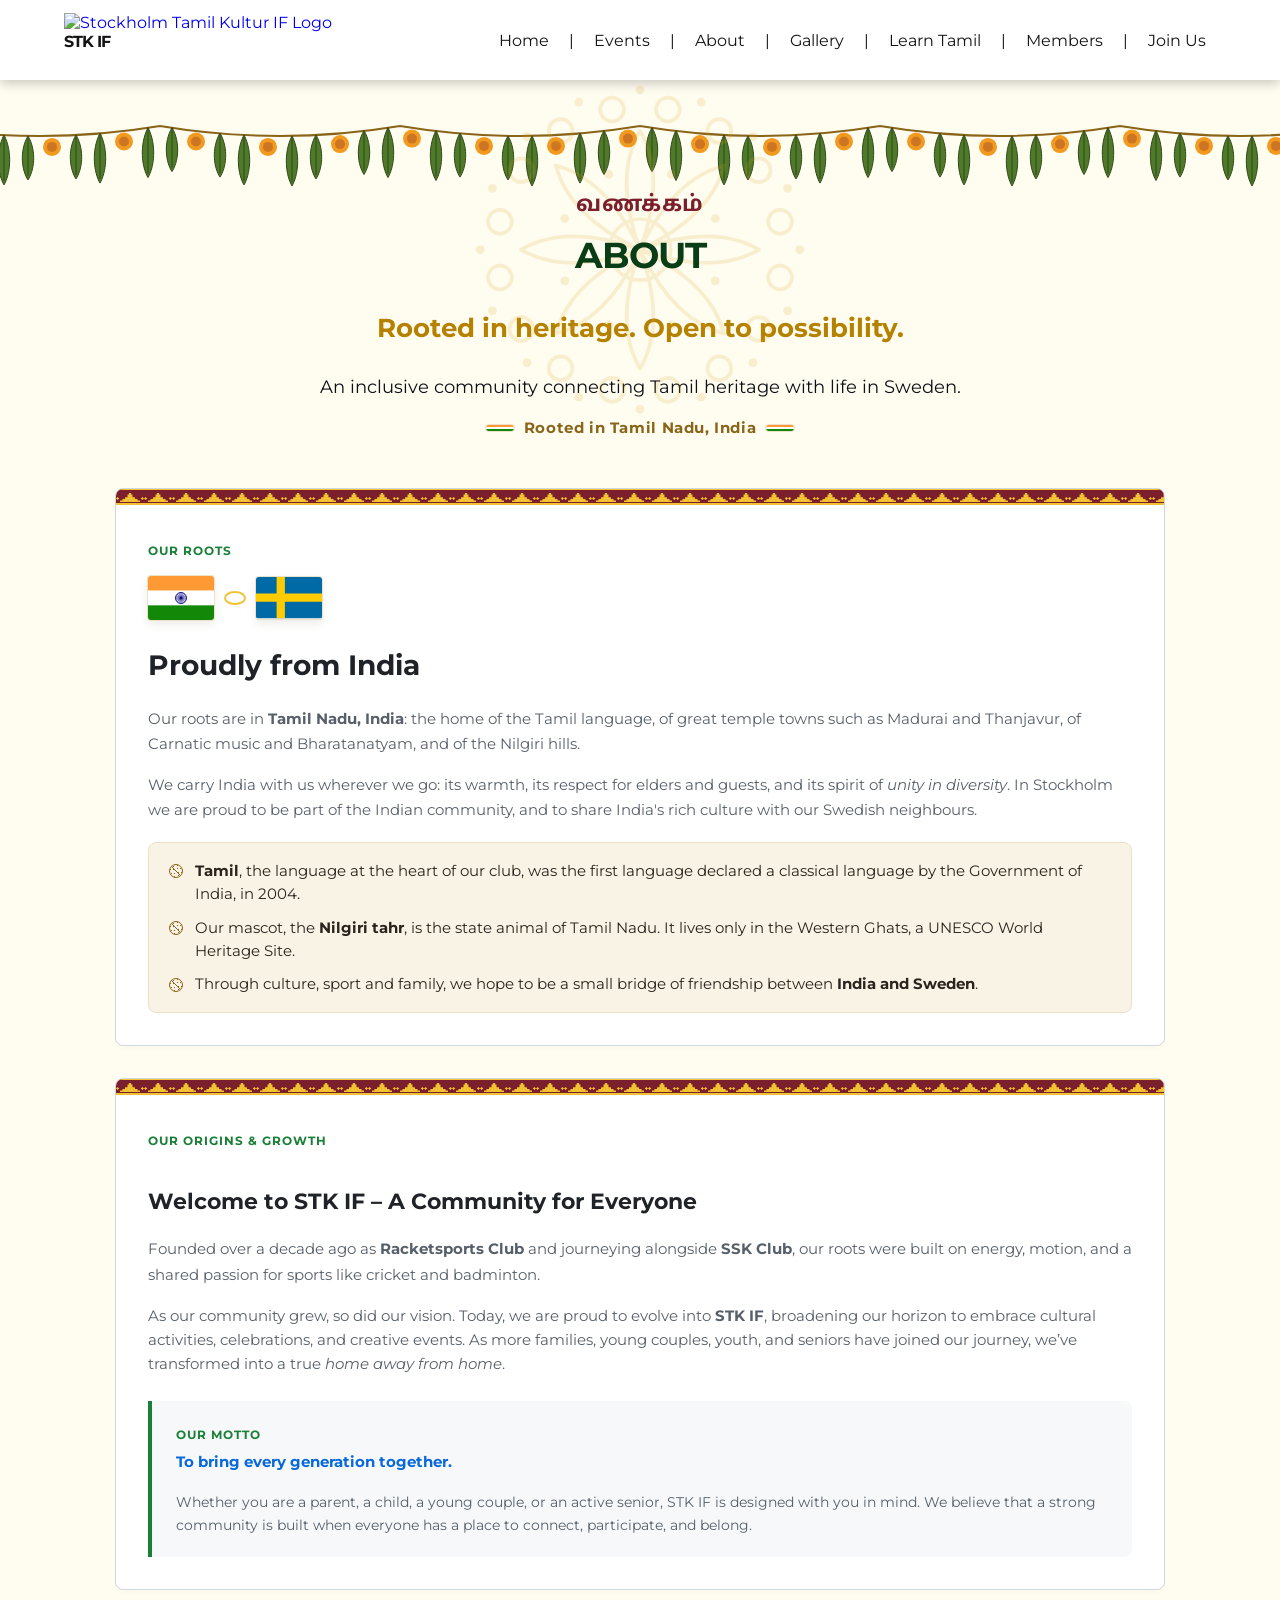
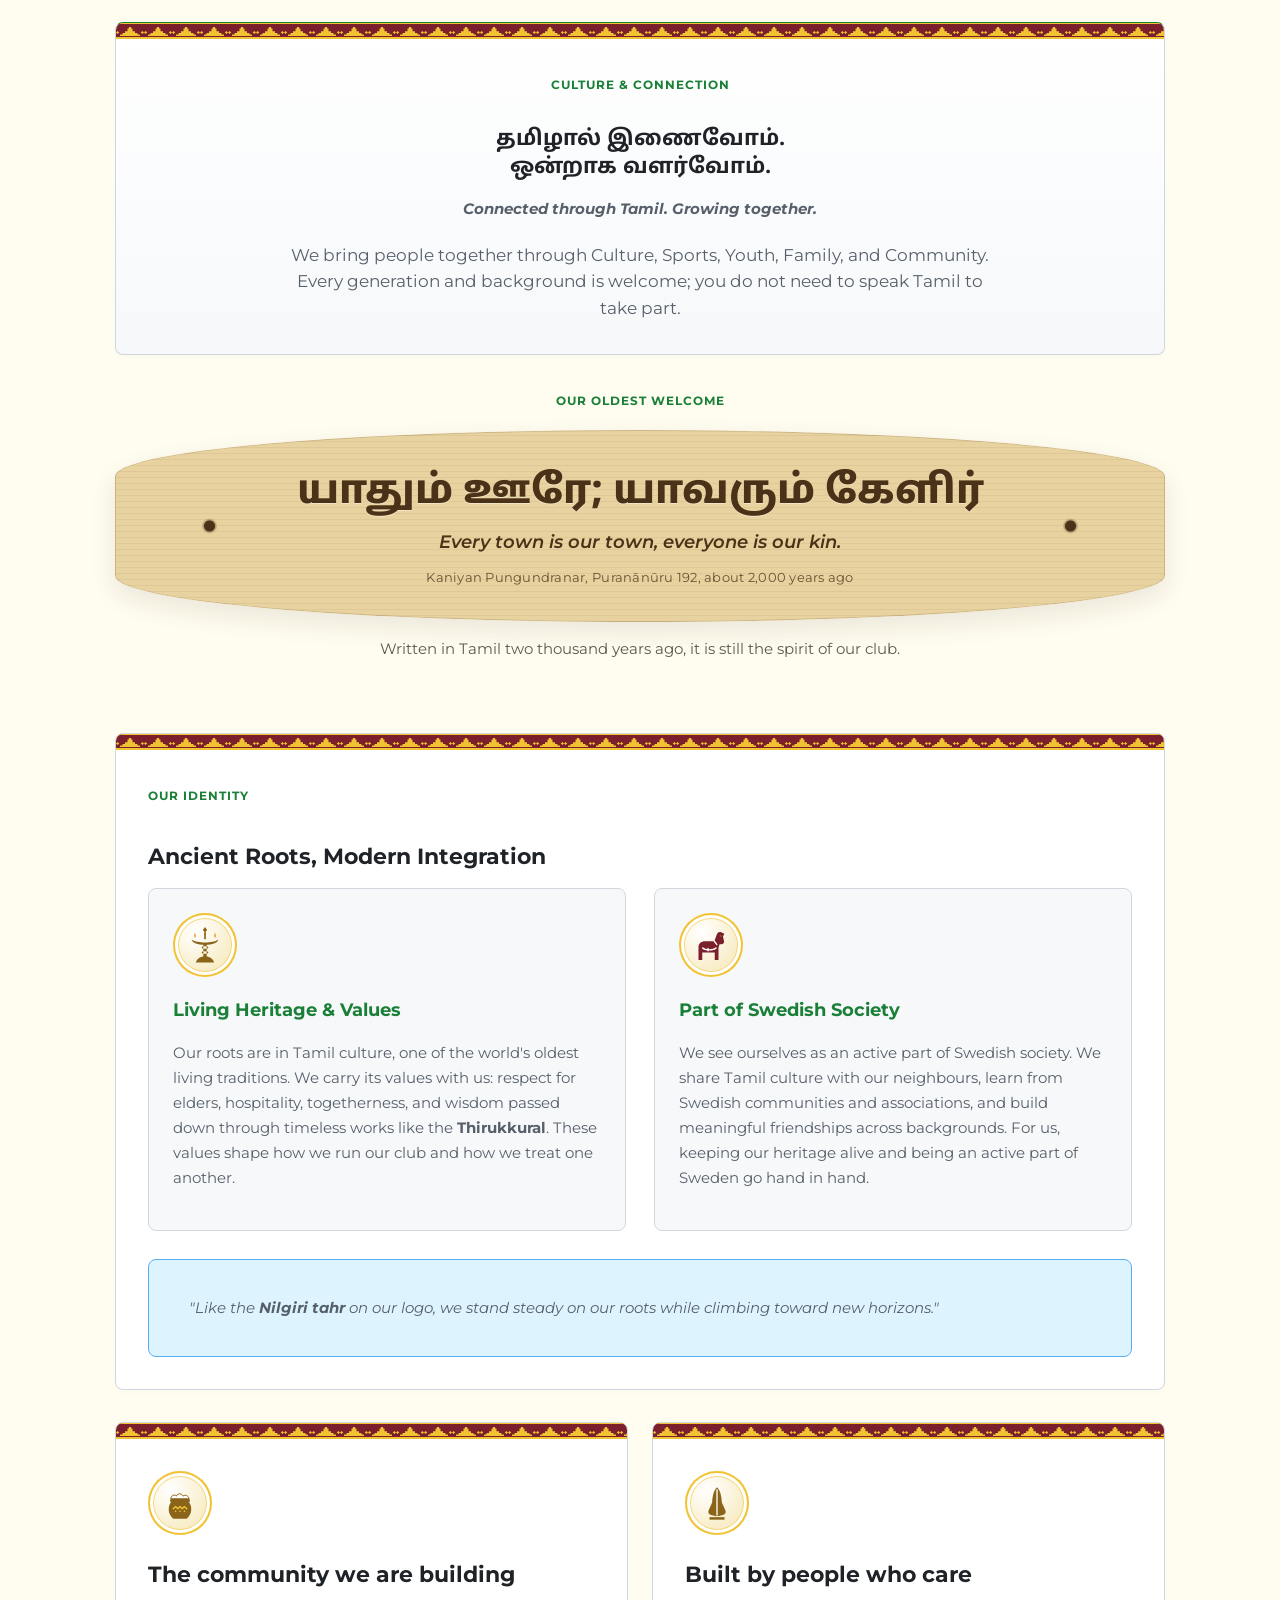
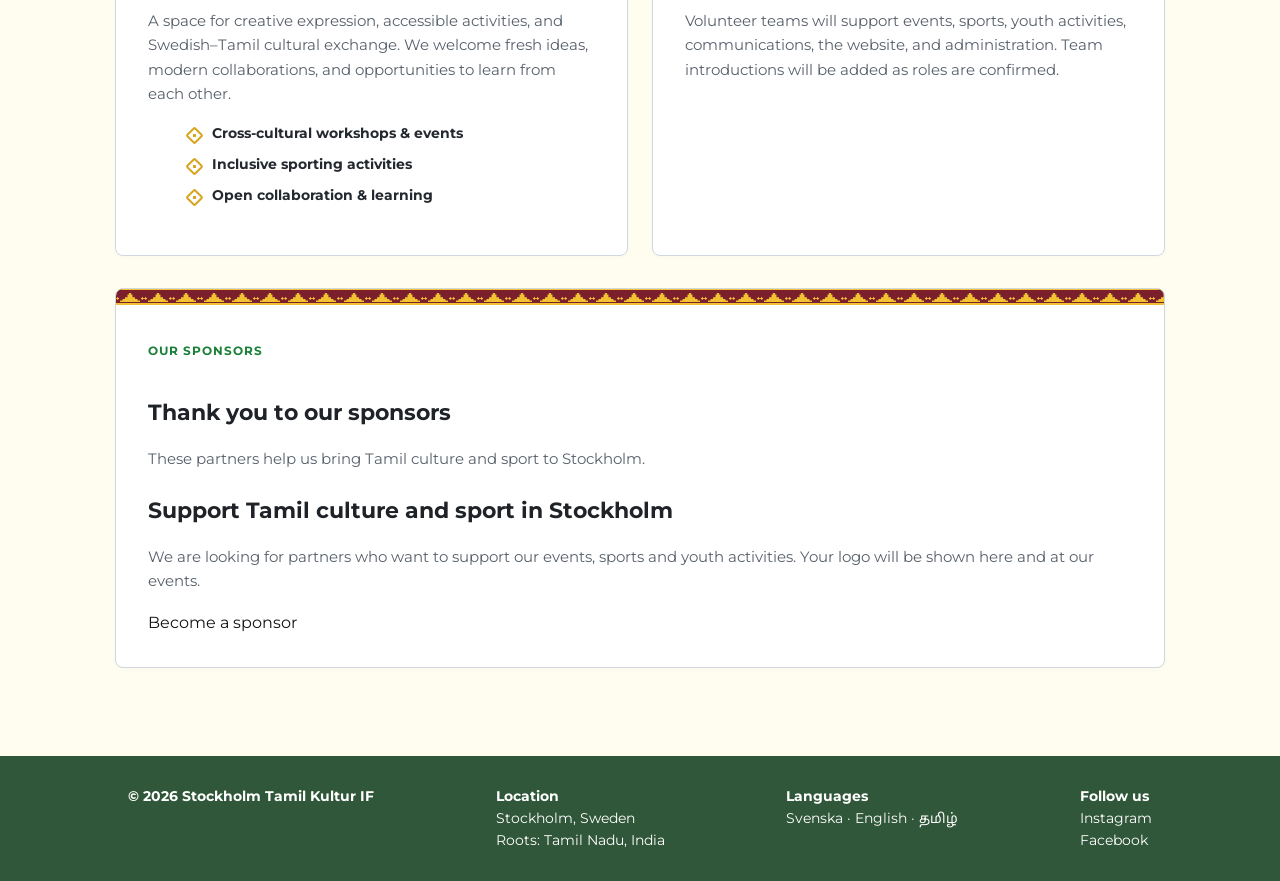
==== commit 1abc770e: "Say proudly where we come from: our roots in Tamil Nadu, India - About: new first card 'Proudly from" ====
--- a/about.html
+++ b/about.html
@@ -4,24 +4,24 @@
     <meta charset="UTF-8">
     <meta name="viewport" content="width=device-width, initial-scale=1.0">
     <title>About us | Stockholm Tamil Kultur &amp; IF</title>
-    <meta name="description" content="Stockholm Tamil Kultur &amp; IF is a Tamil cultural and sports club bringing the Tamil community in Stockholm together.">
+    <meta name="description" content="Stockholm Tamil Kultur &amp; IF is a Tamil cultural and sports club with roots in Tamil Nadu, India, bringing the Tamil community in Stockholm together.">
     <meta property="og:type" content="website">
     <meta property="og:site_name" content="Stockholm Tamil Kultur IF">
     <meta property="og:title" content="About us | Stockholm Tamil Kultur &amp; IF">
-    <meta property="og:description" content="Stockholm Tamil Kultur &amp; IF is a Tamil cultural and sports club bringing the Tamil community in Stockholm together.">
+    <meta property="og:description" content="Stockholm Tamil Kultur &amp; IF is a Tamil cultural and sports club with roots in Tamil Nadu, India, bringing the Tamil community in Stockholm together.">
     <link rel="canonical" href="https://teamraat.github.io/STK-IF/about.html">
     <meta property="og:url" content="https://teamraat.github.io/STK-IF/about.html">
     <meta property="og:image" content="https://teamraat.github.io/STK-IF/images/og-image.jpg">
     <meta property="og:image:width" content="1200">
     <meta property="og:image:height" content="630">
     <meta name="twitter:card" content="summary_large_image">
-    <link rel="stylesheet" href="css/shared-styles.css?v=20261028-6">
-    <link rel="stylesheet" href="css/about-styles.css?v=20261028-6">
+    <link rel="stylesheet" href="css/shared-styles.css?v=20261028-7">
+    <link rel="stylesheet" href="css/about-styles.css?v=20261028-7">
     <link rel="icon" type="image/png" href="images/favicon.png">
-    <link rel="stylesheet" href="css/modern.css?v=20261028-6">
-    <link rel="stylesheet" href="css/theme.css?v=20261028-6" id="theme-css">
-    <link rel="stylesheet" href="css/mascots.css?v=20261028-6">
-    <link rel="stylesheet" href="css/refresh.css?v=20261028-6">
+    <link rel="stylesheet" href="css/modern.css?v=20261028-7">
+    <link rel="stylesheet" href="css/theme.css?v=20261028-7" id="theme-css">
+    <link rel="stylesheet" href="css/mascots.css?v=20261028-7">
+    <link rel="stylesheet" href="css/refresh.css?v=20261028-7">
 </head>
 <body>
 
@@ -67,10 +67,29 @@
             </section>
             <h2>Rooted in heritage. Open to possibility.</h2>
             <p class="about-lead">An inclusive community connecting Tamil heritage with life in Sweden.</p>
+            <p class="about-roots">Rooted in Tamil Nadu, India</p>
         </div>
     </section>
 
     <section id="main-container">
+
+        <!-- Our roots in India -->
+        <section id="india" class="card india-card">
+            <div class="card-badge">Our roots</div>
+            <div class="india-flags" aria-hidden="false">
+                <svg class="flag" viewBox="0 0 36 24" role="img" aria-label="Flag of India"><rect width="36" height="8" fill="#FF9933"/><rect y="8" width="36" height="8" fill="#FFFFFF"/><rect y="16" width="36" height="8" fill="#138808"/><circle cx="18" cy="12" r="3" fill="none" stroke="#000080" stroke-width="0.5"/><path d="M18 12 L20.90 12.00 M18 12 L20.80 12.75 M18 12 L20.51 13.45 M18 12 L20.05 14.05 M18 12 L19.45 14.51 M18 12 L18.75 14.80 M18 12 L18.00 14.90 M18 12 L17.25 14.80 M18 12 L16.55 14.51 M18 12 L15.95 14.05 M18 12 L15.49 13.45 M18 12 L15.20 12.75 M18 12 L15.10 12.00 M18 12 L15.20 11.25 M18 12 L15.49 10.55 M18 12 L15.95 9.95 M18 12 L16.55 9.49 M18 12 L17.25 9.20 M18 12 L18.00 9.10 M18 12 L18.75 9.20 M18 12 L19.45 9.49 M18 12 L20.05 9.95 M18 12 L20.51 10.55 M18 12 L20.80 11.25" stroke="#000080" stroke-width="0.25"/><circle cx="18" cy="12" r="0.6" fill="#000080"/></svg>
+                <span class="india-knot" aria-hidden="true"></span>
+                <svg class="flag" viewBox="0 0 32 20" role="img" aria-label="Flag of Sweden"><rect width="32" height="20" fill="#006AA7"/><rect x="10" width="4" height="20" fill="#FECC00"/><rect y="8" width="32" height="4" fill="#FECC00"/></svg>
+            </div>
+            <h2>Proudly from India</h2>
+            <p class="lead-text">Our roots are in <strong>Tamil Nadu, India</strong>: the home of the Tamil language, of great temple towns such as Madurai and Thanjavur, of Carnatic music and Bharatanatyam, and of the Nilgiri hills.</p>
+            <p>We carry India with us wherever we go: its warmth, its respect for elders and guests, and its spirit of <em>unity in diversity</em>. In Stockholm we are proud to be part of the Indian community, and to share India's rich culture with our Swedish neighbours.</p>
+            <ul class="india-facts">
+                <li><strong>Tamil</strong>, the language at the heart of our club, was the first language declared a classical language by the Government of India, in 2004.</li>
+                <li>Our mascot, the <strong>Nilgiri tahr</strong>, is the state animal of Tamil Nadu. It lives only in the Western Ghats, a UNESCO World Heritage Site.</li>
+                <li>Through culture, sport and family, we hope to be a small bridge of friendship between <strong>India and Sweden</strong>.</li>
+            </ul>
+        </section>
 
         <section id="history" class="card history-card">
             <div class="card-badge">Our Origins & Growth</div>
@@ -194,6 +213,7 @@
             <ul id="footer-info">
                 <li class="footer-heading">Location</li>
                 <li>Stockholm, Sweden</li>
+                <li>Roots: Tamil Nadu, India</li>
             </ul>
 
 
@@ -209,11 +229,11 @@
         </div>
 
     </footer>
-    <script src="sponsors/sponsors-list.js?v=20261028-6"></script>
-    <script src="js/sponsors.js?v=20261028-6"></script>
-    <script src="lang/languages.js?v=20261028-6"></script>
-    <script src="js/i18n.js?v=20261028-6"></script>
-    <script src="mascots/mascot-list.js?v=20261028-6"></script>
-    <script src="js/site.js?v=20261028-6"></script>
+    <script src="sponsors/sponsors-list.js?v=20261028-7"></script>
+    <script src="js/sponsors.js?v=20261028-7"></script>
+    <script src="lang/languages.js?v=20261028-7"></script>
+    <script src="js/i18n.js?v=20261028-7"></script>
+    <script src="mascots/mascot-list.js?v=20261028-7"></script>
+    <script src="js/site.js?v=20261028-7"></script>
 </body>
 </html>
--- a/css/about-styles.css
+++ b/css/about-styles.css
@@ -548,3 +548,89 @@
 @media (prefers-reduced-motion: reduce) {
     .thoranam .leaf { animation: none; }
 }
+
+/* ---------- Our roots in India ---------- */
+.about-roots {
+    display: inline-flex;
+    align-items: center;
+    gap: 10px;
+    margin: 14px 0 0;
+    font-size: 0.95rem;
+    font-weight: 700;
+    letter-spacing: 0.04em;
+    color: var(--t-accent-dark);
+}
+
+/* a thin saffron-white-green rule either side, like the Indian tricolour */
+.about-roots::before,
+.about-roots::after {
+    content: "";
+    width: 28px;
+    height: 6px;
+    border-radius: 3px;
+    background: linear-gradient(#FF9933 0 33.3%, #FFFFFF 33.3% 66.6%, #138808 66.6%);
+    box-shadow: 0 0 0 1px var(--t-line);
+}
+
+.india-card {
+    text-align: left;
+}
+
+.india-flags {
+    display: flex;
+    align-items: center;
+    gap: 10px;
+    margin: 4px 0 14px;
+}
+
+.india-flags .flag {
+    width: 66px;
+    height: auto;
+    border-radius: 3px;
+    box-shadow: 0 0 0 1px var(--t-line), 0 4px 10px var(--t-shadow-color);
+}
+
+/* a small gold knot of friendship between the two flags */
+.india-knot {
+    width: 18px;
+    height: 10px;
+    border: 2px solid var(--t-gold);
+    border-radius: 50%;
+}
+
+#about-page .india-card h2 {
+    font-size: 1.75rem;
+    margin-bottom: 0.75rem;
+}
+
+.india-facts {
+    list-style: none;
+    margin: 1.25rem 0 0;
+    padding: 1rem 1.25rem;
+    border-radius: 8px;
+    background: var(--t-soft-2);
+    border: 1px solid var(--t-line);
+    display: grid;
+    gap: 0.6rem;
+}
+
+.india-facts li {
+    position: relative;
+    padding-left: 1.6rem;
+    font-size: 0.95rem;
+    line-height: 1.55;
+    color: var(--t-text);
+}
+
+/* each fact marked with a tiny Ashoka chakra-like wheel */
+.india-facts li::before {
+    content: "";
+    position: absolute;
+    left: 0;
+    top: 0.35em;
+    width: 12px;
+    height: 12px;
+    border-radius: 50%;
+    border: 1.5px solid var(--t-accent-dark);
+    background: repeating-conic-gradient(var(--t-accent-dark) 0deg 2deg, transparent 2deg 15deg);
+}
--- a/css/theme.css
+++ b/css/theme.css
@@ -9,5 +9,5 @@
    ?theme=sunrise (or nilgiri-mist, twilight) to the page address.
    ========================================================== */
 
-@import url("themes/golden-peak.css?v=20261028-6");
-@import url("theme-base.css?v=20261028-6");
+@import url("themes/golden-peak.css?v=20261028-7");
+@import url("theme-base.css?v=20261028-7");
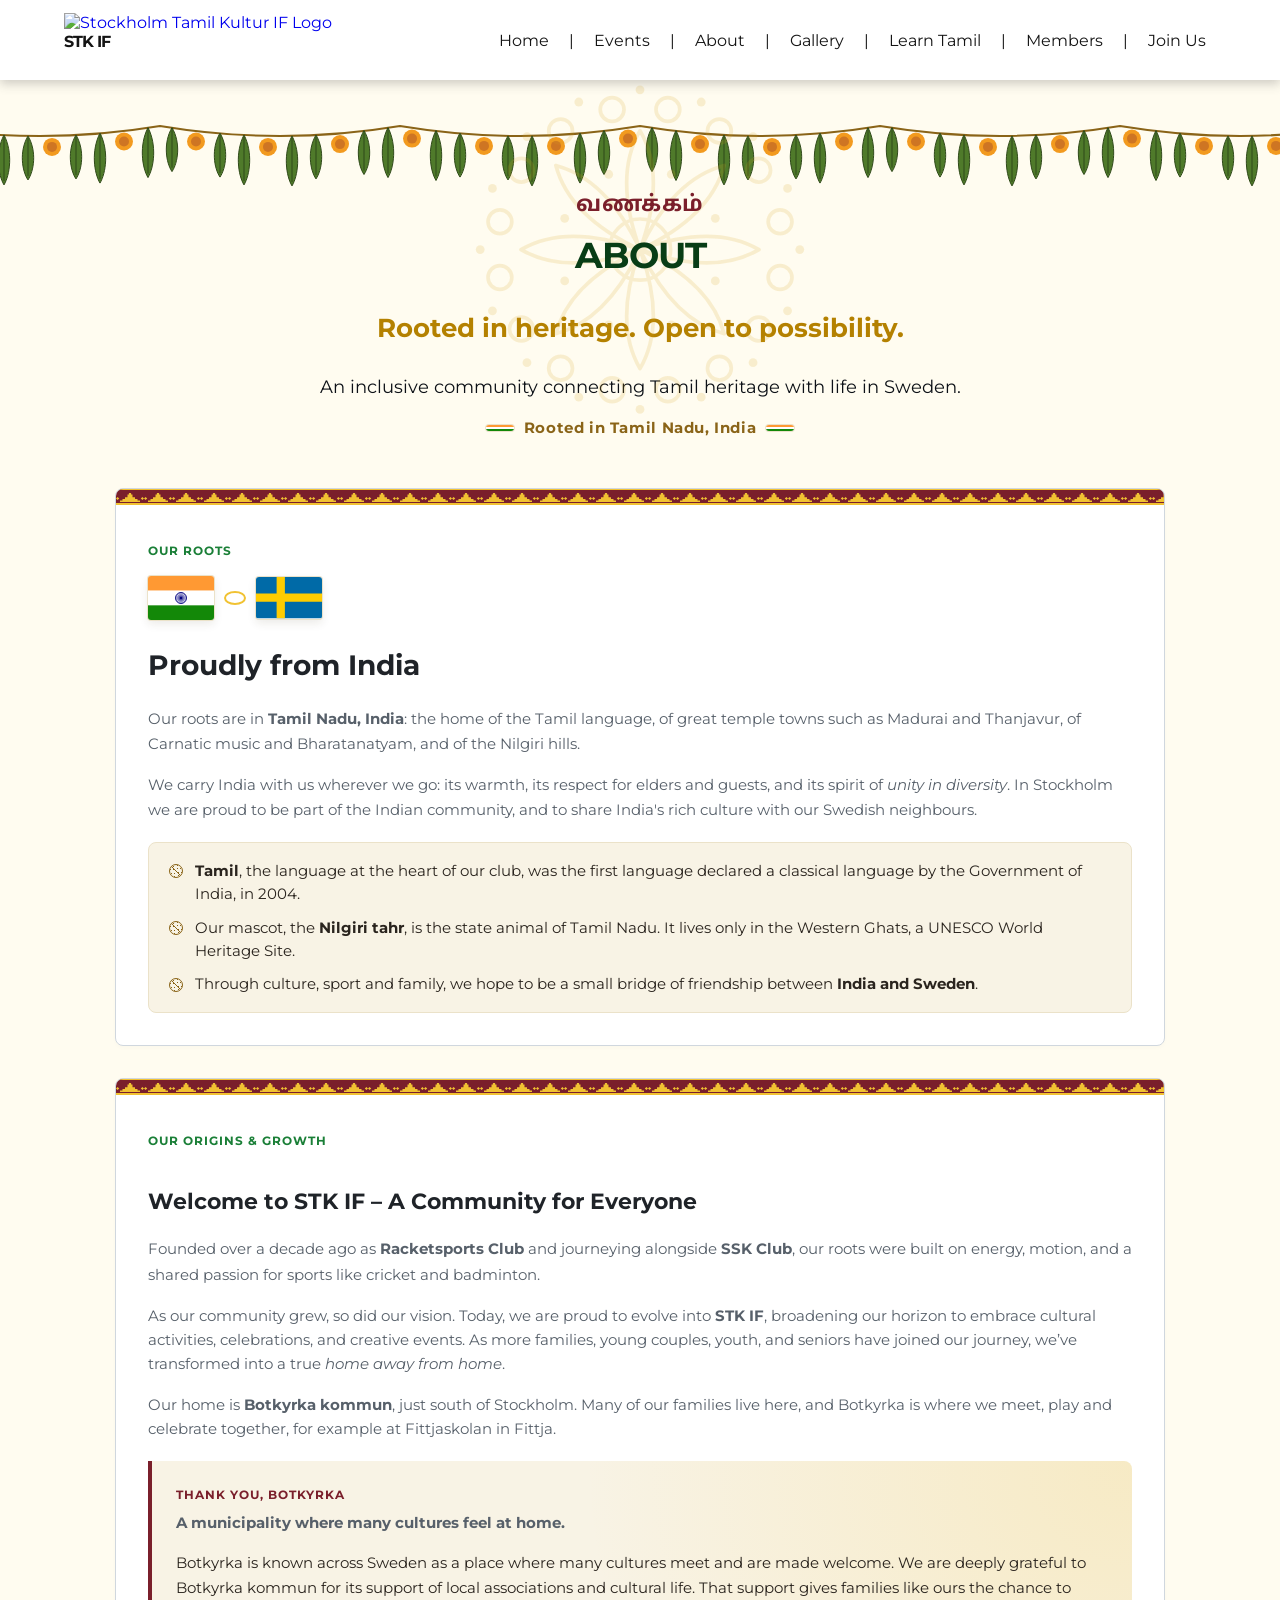
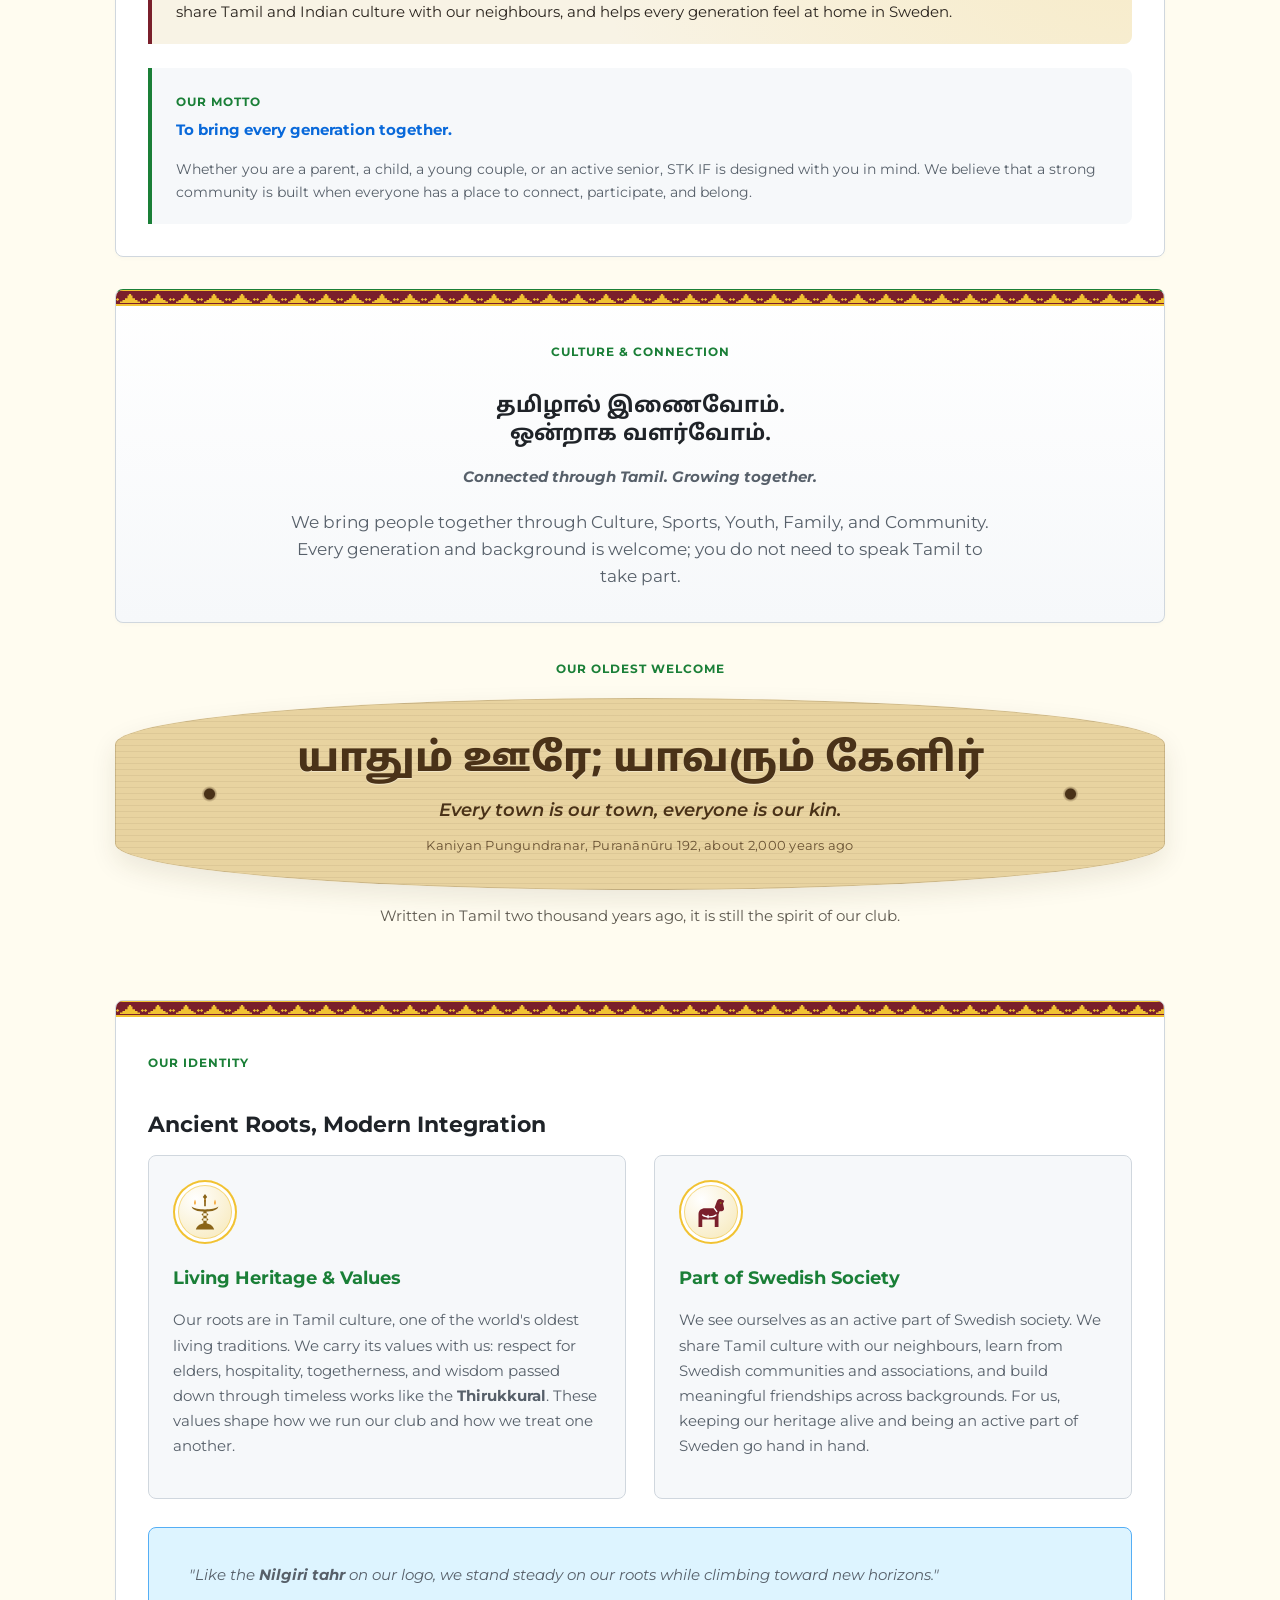
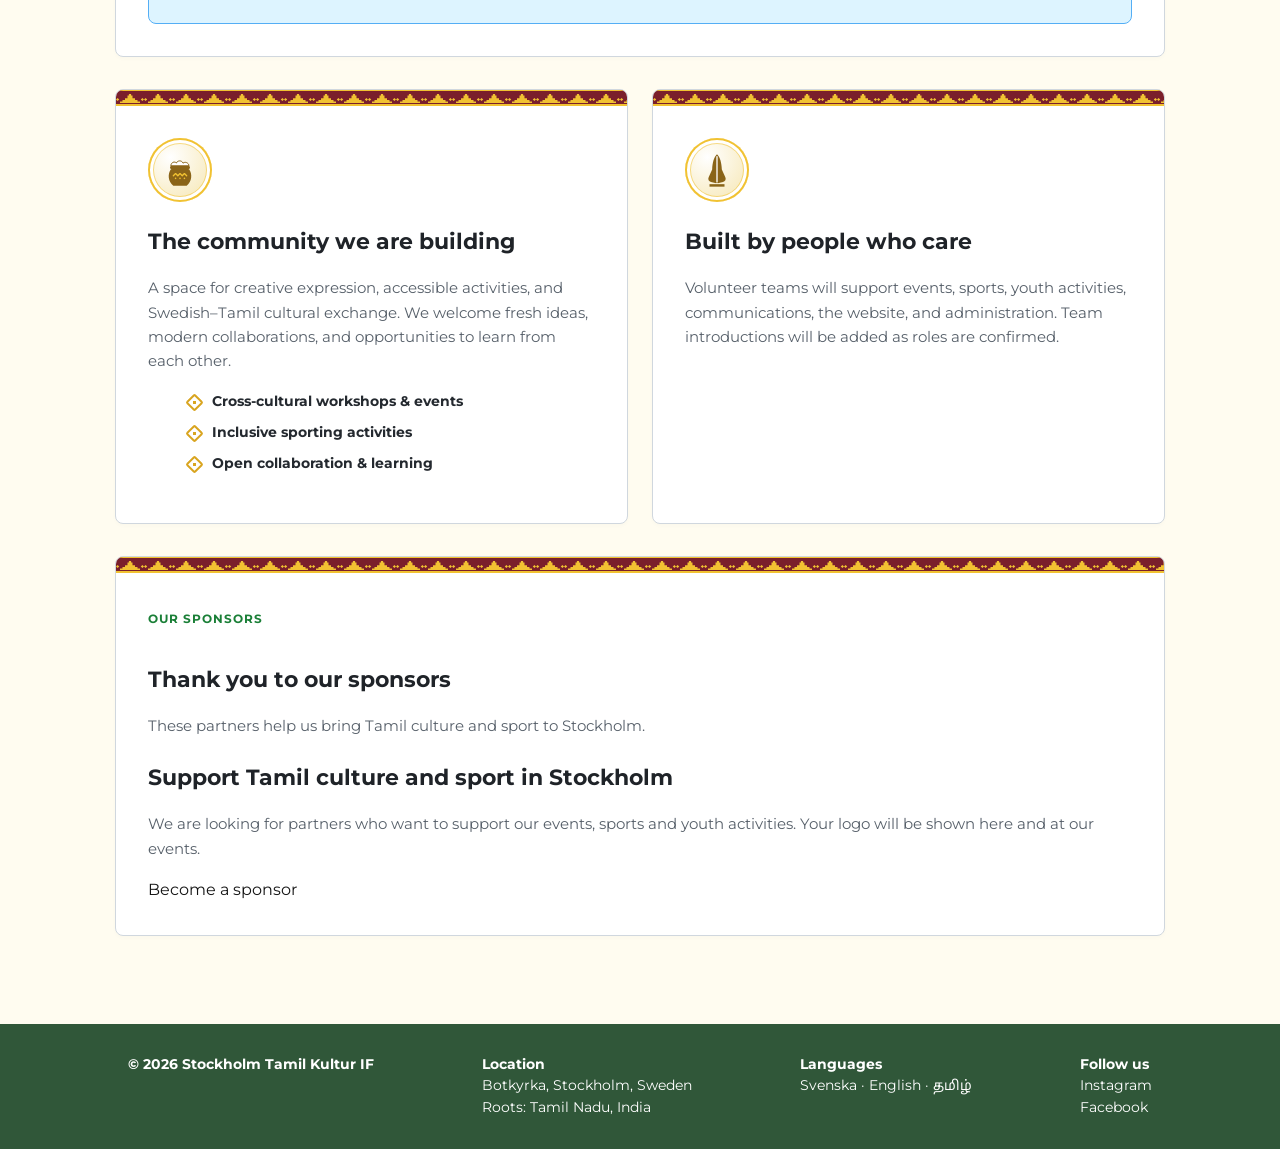
==== commit 2036bb18: "About: our home is Botkyrka kommun, with thanks for its support - Origins card: our home is Botkyrka" ====
--- a/about.html
+++ b/about.html
@@ -4,24 +4,24 @@
     <meta charset="UTF-8">
     <meta name="viewport" content="width=device-width, initial-scale=1.0">
     <title>About us | Stockholm Tamil Kultur &amp; IF</title>
-    <meta name="description" content="Stockholm Tamil Kultur &amp; IF is a Tamil cultural and sports club with roots in Tamil Nadu, India, bringing the Tamil community in Stockholm together.">
+    <meta name="description" content="Stockholm Tamil Kultur &amp; IF is a Tamil cultural and sports club in Botkyrka, Stockholm, with roots in Tamil Nadu, India, bringing the Tamil community together.">
     <meta property="og:type" content="website">
     <meta property="og:site_name" content="Stockholm Tamil Kultur IF">
     <meta property="og:title" content="About us | Stockholm Tamil Kultur &amp; IF">
-    <meta property="og:description" content="Stockholm Tamil Kultur &amp; IF is a Tamil cultural and sports club with roots in Tamil Nadu, India, bringing the Tamil community in Stockholm together.">
+    <meta property="og:description" content="Stockholm Tamil Kultur &amp; IF is a Tamil cultural and sports club in Botkyrka, Stockholm, with roots in Tamil Nadu, India, bringing the Tamil community together.">
     <link rel="canonical" href="https://teamraat.github.io/STK-IF/about.html">
     <meta property="og:url" content="https://teamraat.github.io/STK-IF/about.html">
     <meta property="og:image" content="https://teamraat.github.io/STK-IF/images/og-image.jpg">
     <meta property="og:image:width" content="1200">
     <meta property="og:image:height" content="630">
     <meta name="twitter:card" content="summary_large_image">
-    <link rel="stylesheet" href="css/shared-styles.css?v=20261028-7">
-    <link rel="stylesheet" href="css/about-styles.css?v=20261028-7">
+    <link rel="stylesheet" href="css/shared-styles.css?v=20261028-8">
+    <link rel="stylesheet" href="css/about-styles.css?v=20261028-8">
     <link rel="icon" type="image/png" href="images/favicon.png">
-    <link rel="stylesheet" href="css/modern.css?v=20261028-7">
-    <link rel="stylesheet" href="css/theme.css?v=20261028-7" id="theme-css">
-    <link rel="stylesheet" href="css/mascots.css?v=20261028-7">
-    <link rel="stylesheet" href="css/refresh.css?v=20261028-7">
+    <link rel="stylesheet" href="css/modern.css?v=20261028-8">
+    <link rel="stylesheet" href="css/theme.css?v=20261028-8" id="theme-css">
+    <link rel="stylesheet" href="css/mascots.css?v=20261028-8">
+    <link rel="stylesheet" href="css/refresh.css?v=20261028-8">
 </head>
 <body>
 
@@ -103,6 +103,17 @@
                 As our community grew, so did our vision. Today, we are proud to evolve into <strong>STK IF</strong>, broadening our horizon to embrace cultural activities, celebrations, and creative events. As more families, young couples, youth, and seniors have joined our journey, we’ve transformed into a true <em>home away from home</em>.
             </p>
 
+            <p>
+                Our home is <strong>Botkyrka kommun</strong>, just south of Stockholm. Many of our families live here, and Botkyrka is where we meet, play and celebrate together, for example at Fittjaskolan in Fittja.
+            </p>
+
+            <!-- Thanks to our home municipality -->
+            <div class="botkyrka-banner">
+                <span class="motto-label">Thank you, Botkyrka</span>
+                <p class="botkyrka-quote">A municipality where many cultures feel at home.</p>
+                <p class="botkyrka-sub">Botkyrka is known across Sweden as a place where many cultures meet and are made welcome. We are deeply grateful to Botkyrka kommun for its support of local associations and cultural life. That support gives families like ours the chance to share Tamil and Indian culture with our neighbours, and helps every generation feel at home in Sweden.</p>
+            </div>
+
             <div class="motto-banner">
                 <span class="motto-label">Our Motto</span>
                 <p class="motto-quote">To bring every generation together.</p>
@@ -212,7 +223,7 @@
 
             <ul id="footer-info">
                 <li class="footer-heading">Location</li>
-                <li>Stockholm, Sweden</li>
+                <li>Botkyrka, Stockholm, Sweden</li>
                 <li>Roots: Tamil Nadu, India</li>
             </ul>
 
@@ -229,11 +240,11 @@
         </div>
 
     </footer>
-    <script src="sponsors/sponsors-list.js?v=20261028-7"></script>
-    <script src="js/sponsors.js?v=20261028-7"></script>
-    <script src="lang/languages.js?v=20261028-7"></script>
-    <script src="js/i18n.js?v=20261028-7"></script>
-    <script src="mascots/mascot-list.js?v=20261028-7"></script>
-    <script src="js/site.js?v=20261028-7"></script>
+    <script src="sponsors/sponsors-list.js?v=20261028-8"></script>
+    <script src="js/sponsors.js?v=20261028-8"></script>
+    <script src="lang/languages.js?v=20261028-8"></script>
+    <script src="js/i18n.js?v=20261028-8"></script>
+    <script src="mascots/mascot-list.js?v=20261028-8"></script>
+    <script src="js/site.js?v=20261028-8"></script>
 </body>
 </html>
--- a/css/about-styles.css
+++ b/css/about-styles.css
@@ -634,3 +634,29 @@
     border: 1.5px solid var(--t-accent-dark);
     background: repeating-conic-gradient(var(--t-accent-dark) 0deg 2deg, transparent 2deg 15deg);
 }
+
+/* ---------- Thank you, Botkyrka ---------- */
+.botkyrka-banner {
+    margin-top: 1.25rem;
+    padding: 1.25rem 1.5rem;
+    border-radius: 0 8px 8px 0;
+    border-left: 4px solid var(--t-silk);
+    background:
+        radial-gradient(circle at 100% 0%, color-mix(in srgb, var(--t-gold) 18%, transparent), transparent 55%),
+        var(--t-soft-2);
+}
+
+#about-page .botkyrka-banner .motto-label { color: var(--t-silk); }
+
+.botkyrka-quote {
+    margin: 0.25rem 0 0.5rem;
+    font-size: 1.2rem;
+    font-weight: 700;
+    color: var(--t-heading);
+}
+
+#about-page .botkyrka-sub {
+    margin: 0;
+    font-size: 0.95rem;
+    color: var(--t-text);
+}
--- a/css/theme.css
+++ b/css/theme.css
@@ -9,5 +9,5 @@
    ?theme=sunrise (or nilgiri-mist, twilight) to the page address.
    ========================================================== */
 
-@import url("themes/golden-peak.css?v=20261028-7");
-@import url("theme-base.css?v=20261028-7");
+@import url("themes/golden-peak.css?v=20261028-8");
+@import url("theme-base.css?v=20261028-8");
